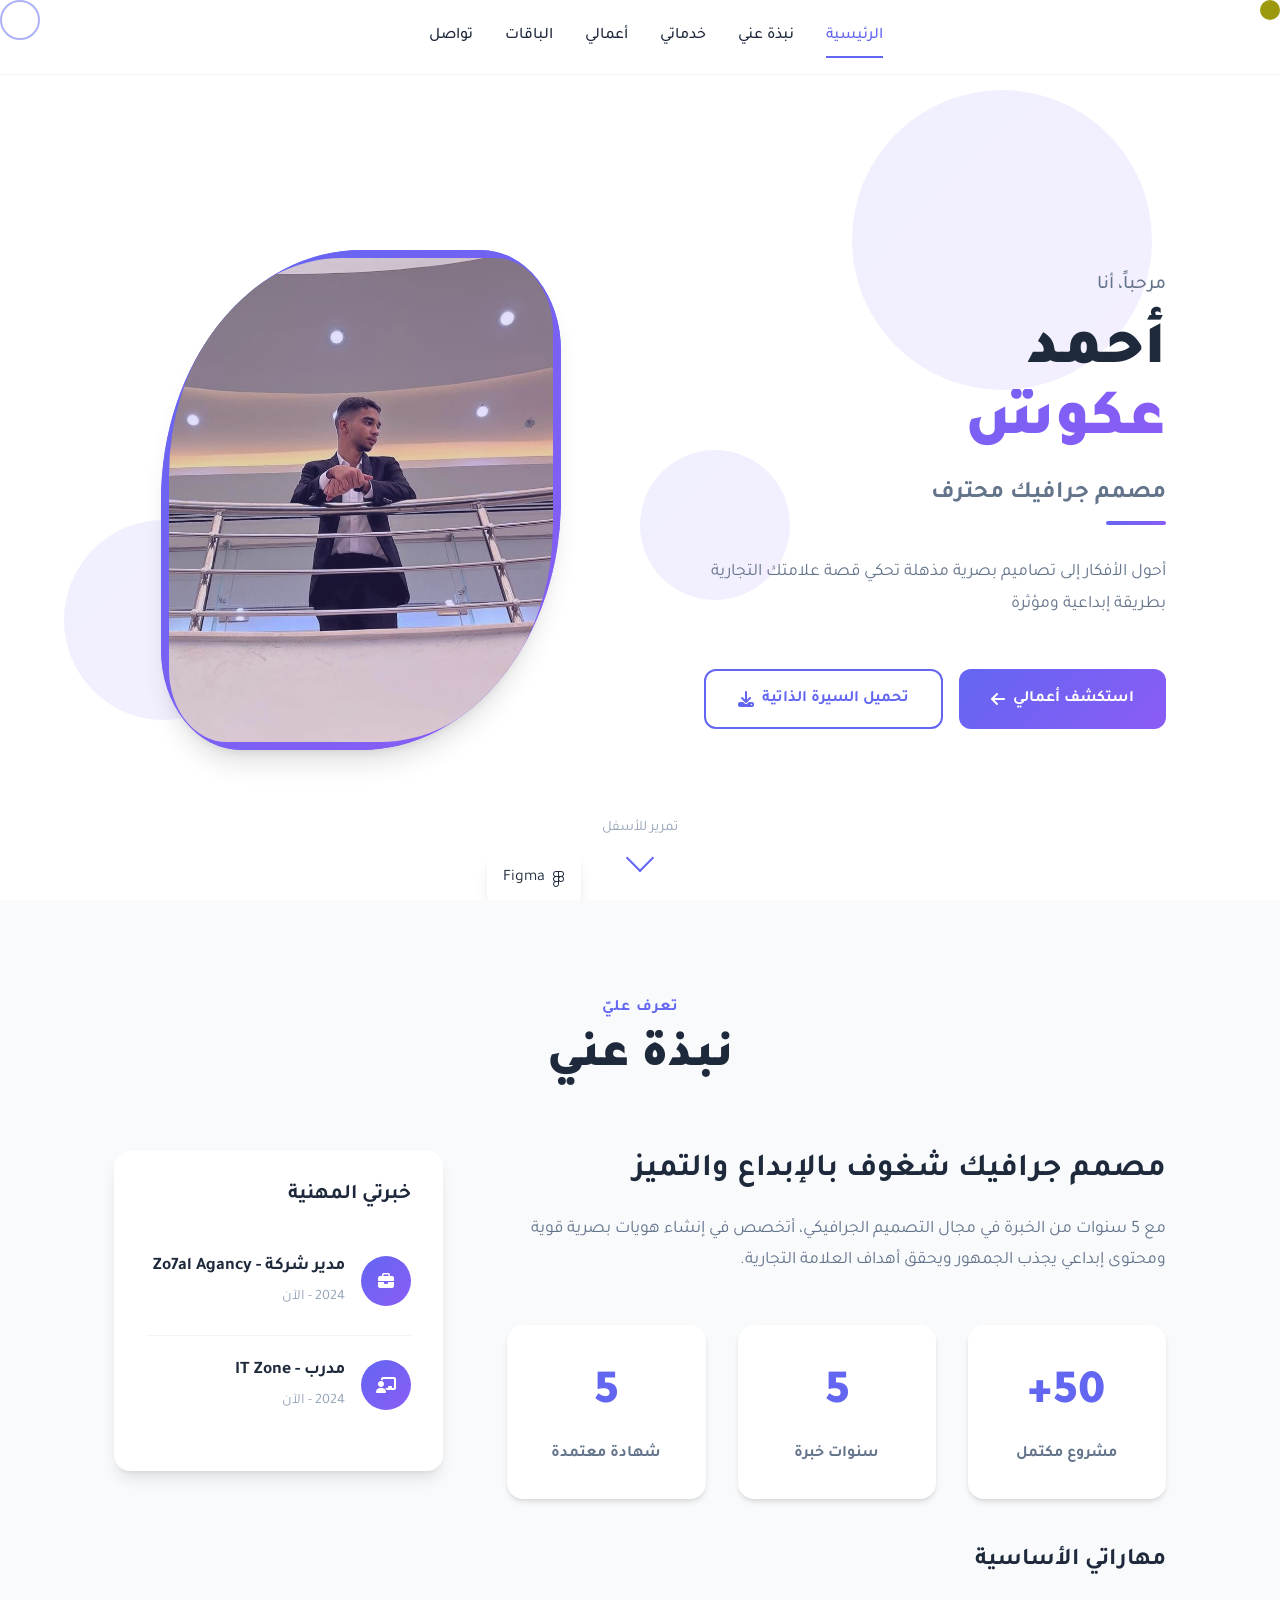
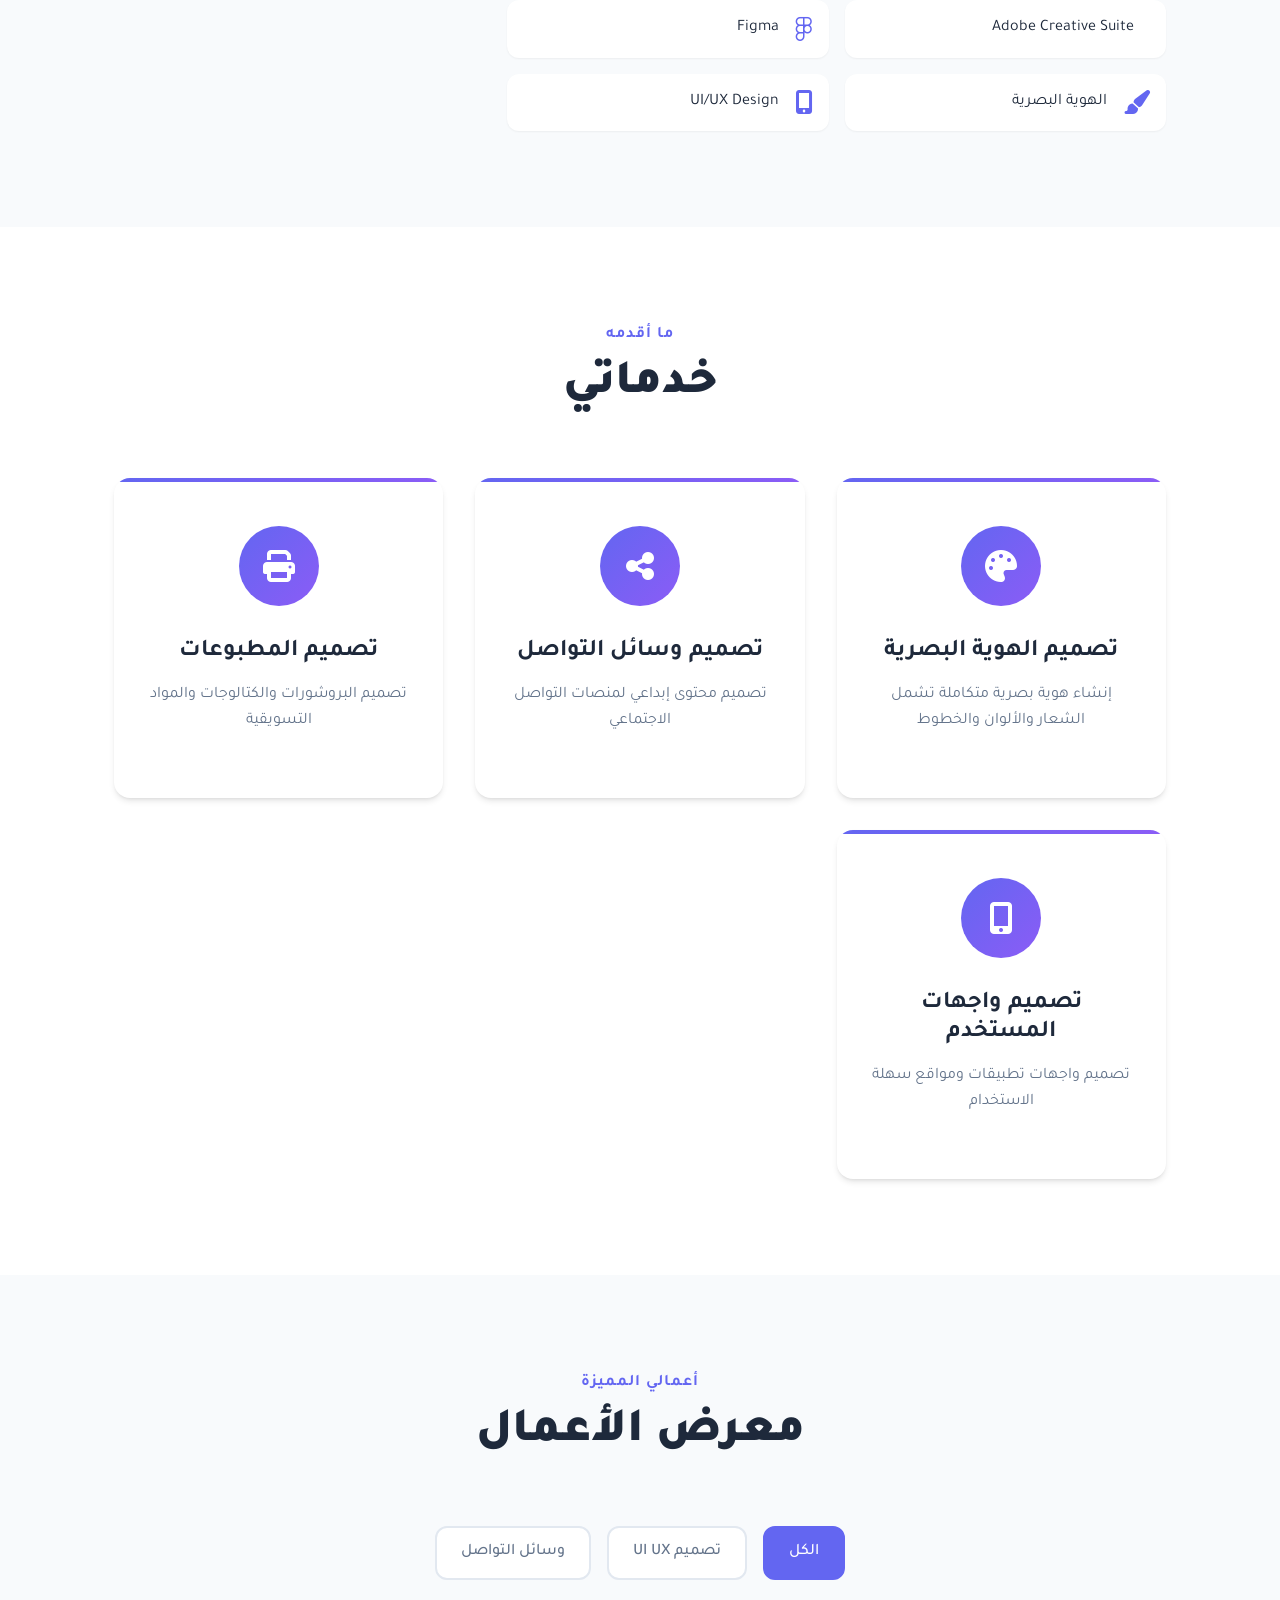
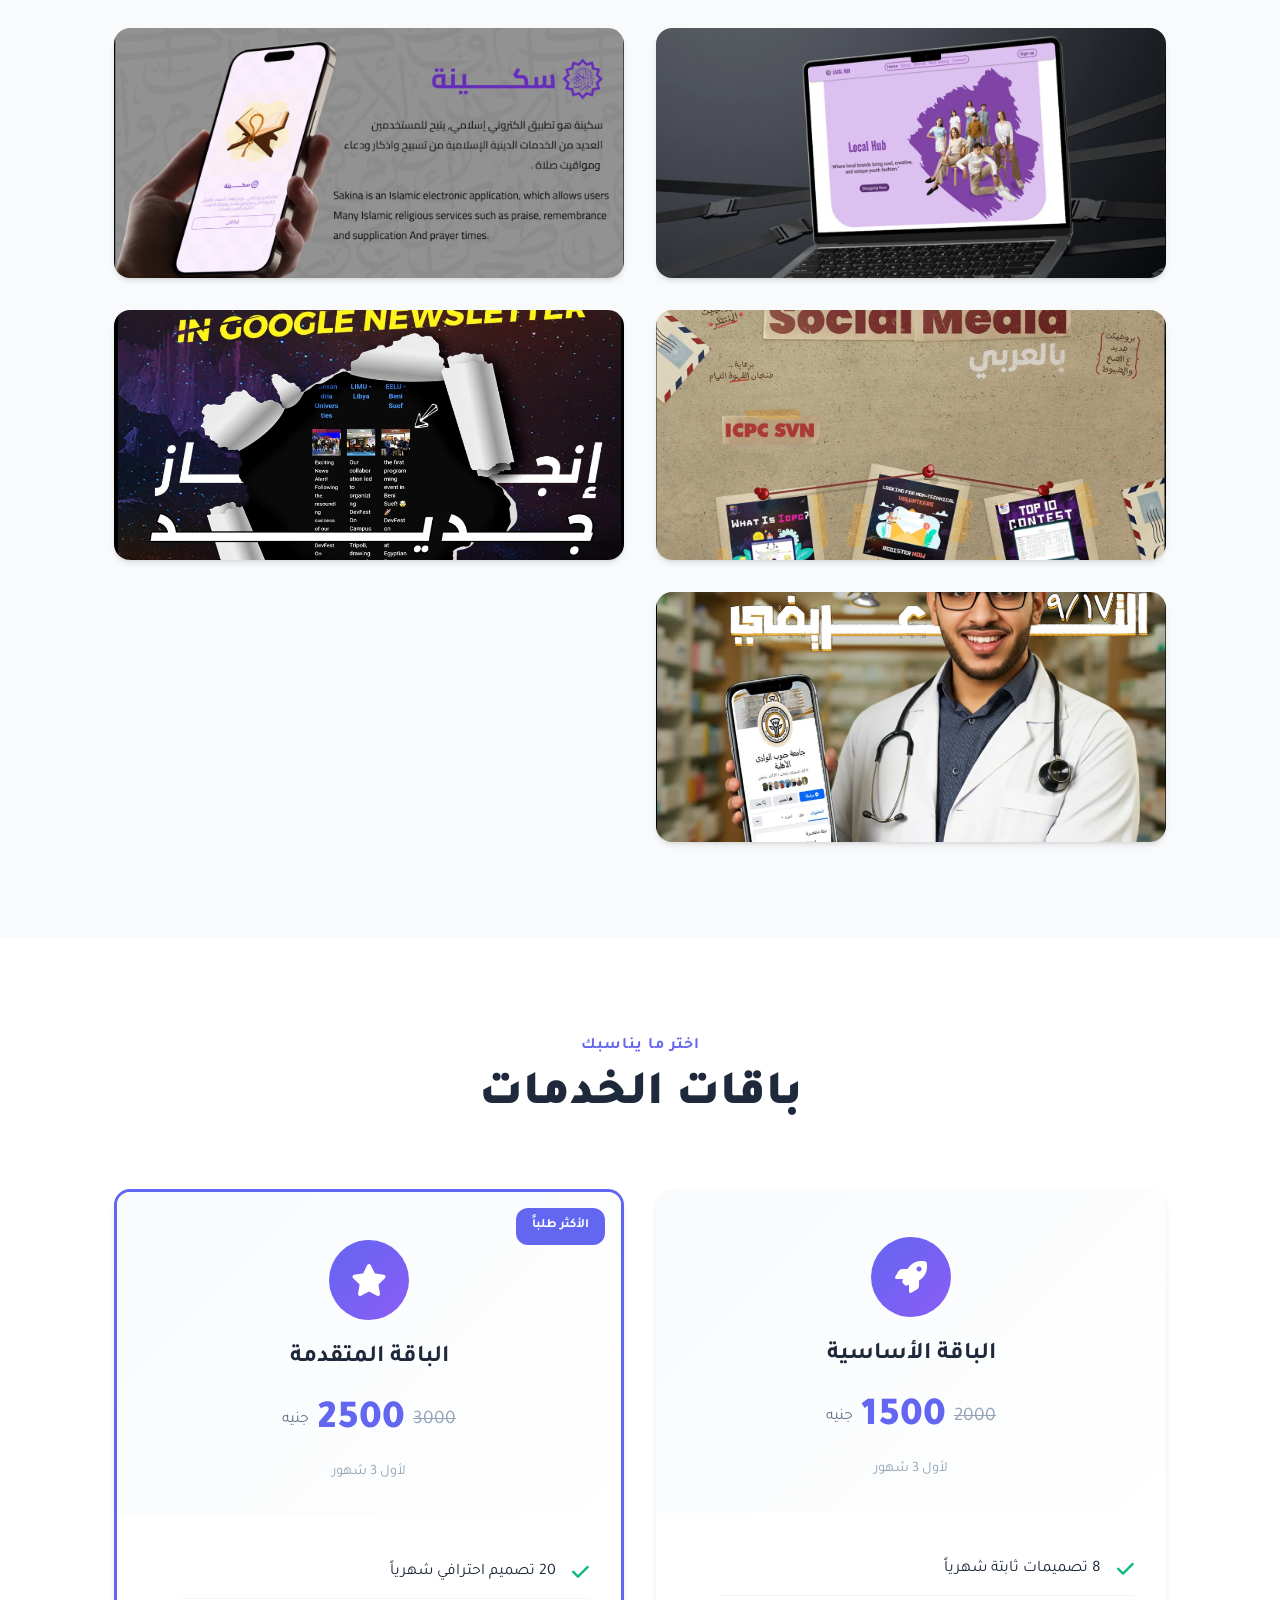
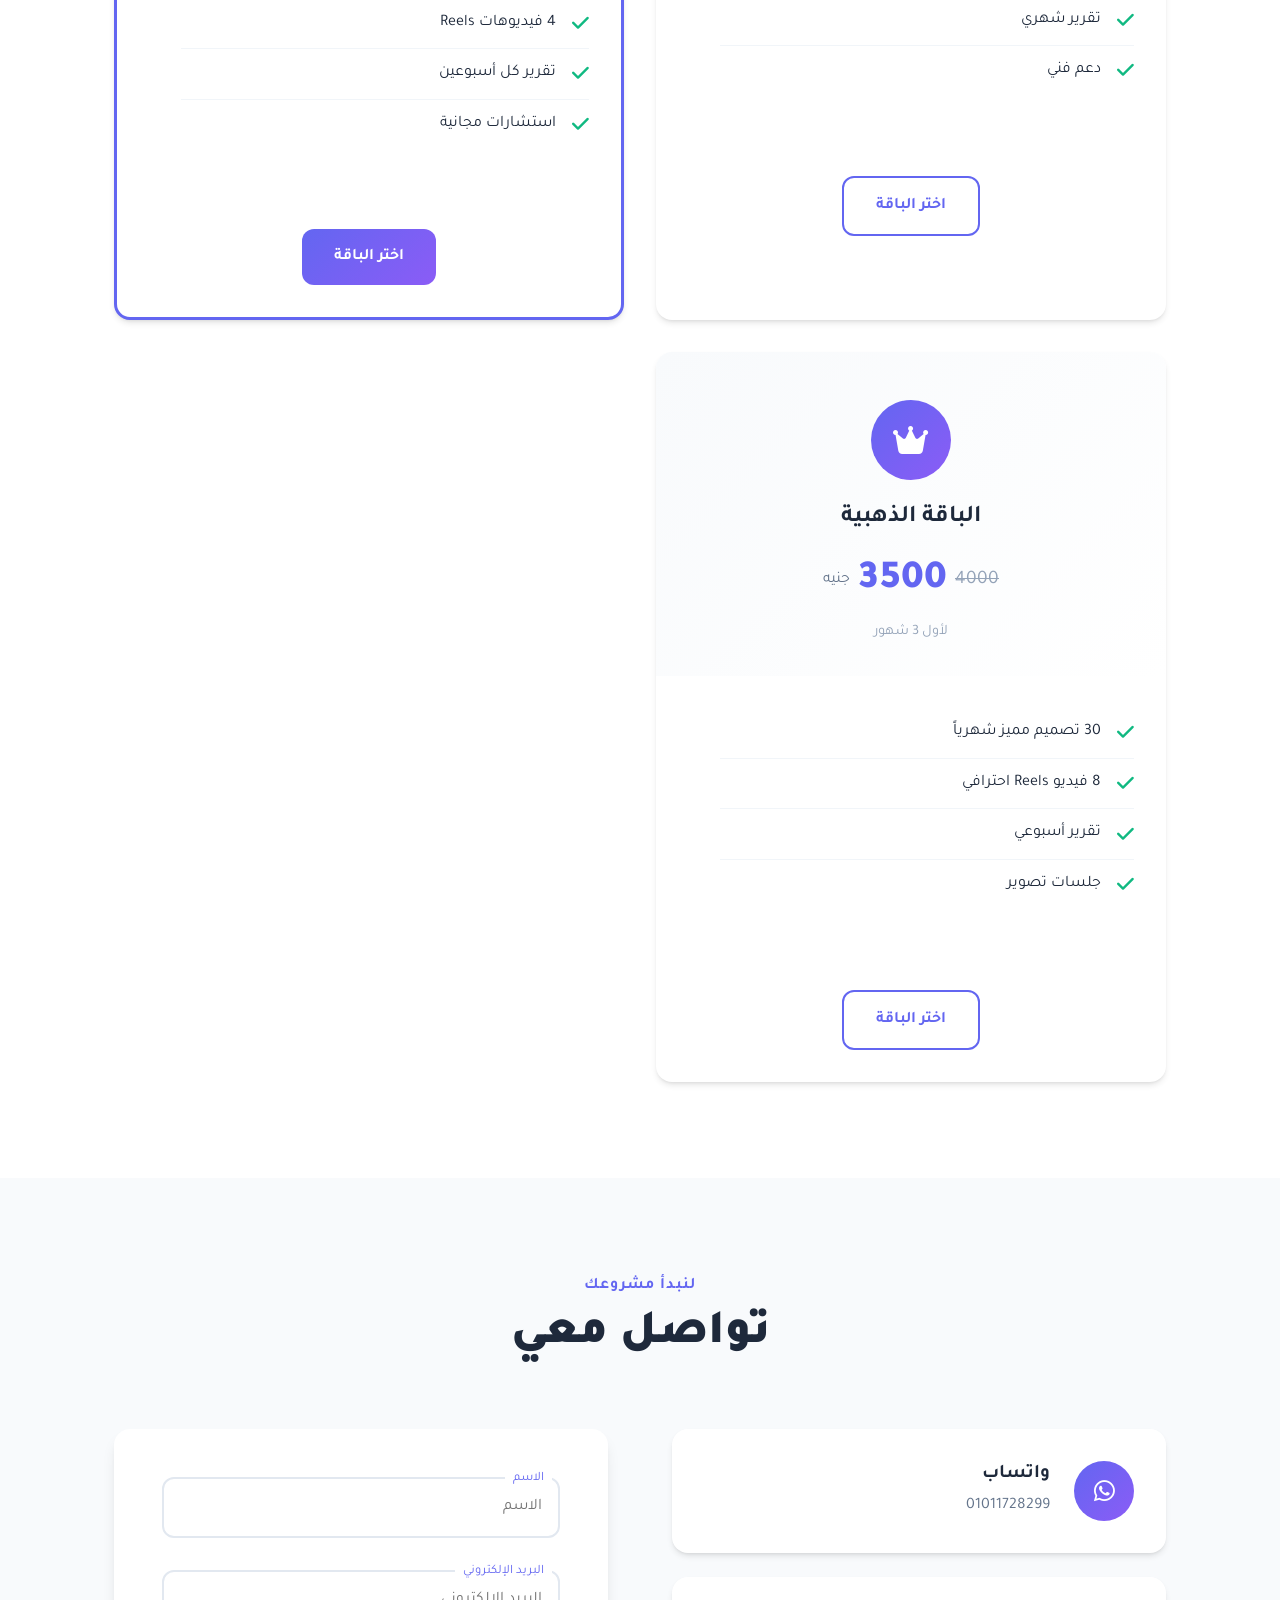
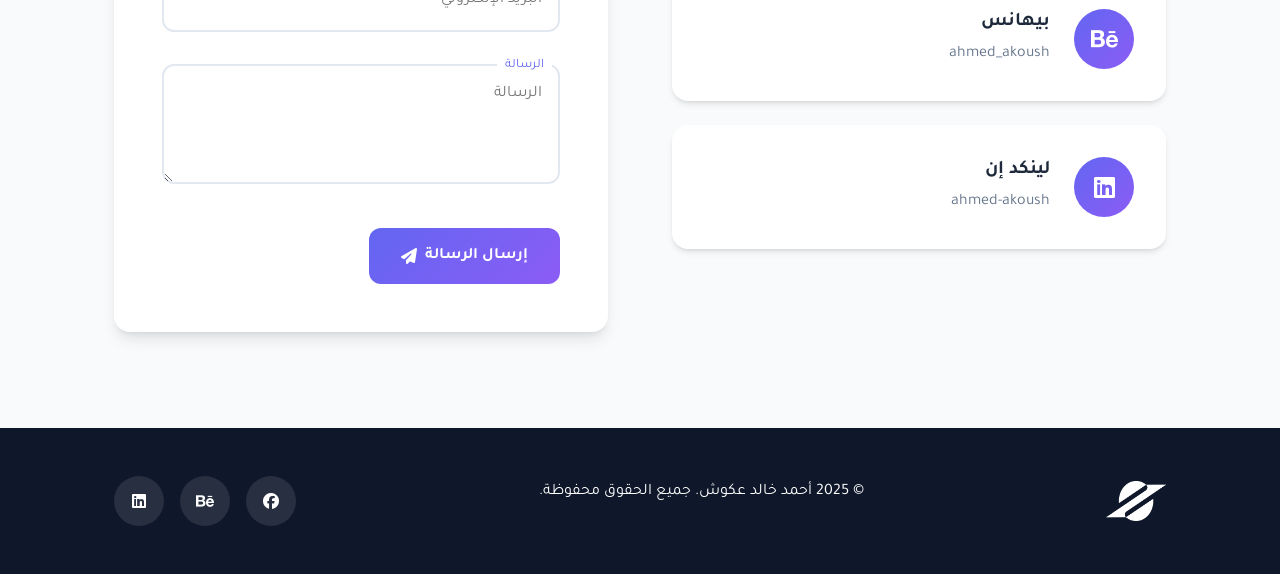
==== index.html @ 54bdf5c3 "Add files via upload" ====
<!DOCTYPE html>
<html lang="ar" dir="rtl">
<head>
    <meta charset="UTF-8">
    <meta name="viewport" content="width=device-width, initial-scale=1.0">
    <title>أحمد عكوش - مصمم جرافيك</title>
    
    <!-- Bootstrap CSS -->
    <link href="https://cdn.jsdelivr.net/npm/bootstrap@5.3.0/dist/css/bootstrap.min.css" rel="stylesheet">
    <!-- Font Awesome -->
    <link rel="stylesheet" href="https://cdnjs.cloudflare.com/ajax/libs/font-awesome/6.4.0/css/all.min.css">
    <!-- Google Fonts -->
    <link href="https://fonts.googleapis.com/css2?family=Tajawal:wght@300;400;500;700;900&family=Inter:wght@300;400;500;600;700&display=swap" rel="stylesheet">
    <!-- Custom CSS -->
    <link rel="stylesheet" href="./style-new.css">
</head>
<body>
    <!-- Preloader -->
    <div id="preloader" class="preloader">
        <div class="preloader-content">
            <div class="logo-loader">
                <div class="loader-ring"></div>
                <div class="loader-text">زحل</div>
            </div>
            <div class="loading-text">جاري التحميل...</div>
        </div>
    </div>

    <!-- Cursor -->
    <div class="cursor"></div>
    <div class="cursor-follower"></div>

    <!-- Header -->
    <header class="header">
        <nav class="navbar">
            <div class="nav-container">              
                <div class="nav-menu" id="nav-menu">
                    <ul class="nav-list">
                        <li class="nav-item">
                            <a href="#home" class="nav-link active" data-ar="الرئيسية" data-en="Home">الرئيسية</a>
                        </li>
                        <li class="nav-item">
                            <a href="#about" class="nav-link" data-ar="نبذة عني" data-en="About">نبذة عني</a>
                        </li>
                        <li class="nav-item">
                            <a href="#services" class="nav-link" data-ar="خدماتي" data-en="Services">خدماتي</a>
                        </li>
                        <li class="nav-item">
                            <a href="#portfolio" class="nav-link" data-ar="أعمالي" data-en="Portfolio">أعمالي</a>
                        </li>
                        <li class="nav-item">
                            <a href="#packages" class="nav-link" data-ar="الباقات" data-en="Packages">الباقات</a>
                        </li>
                        <li class="nav-item">
                            <a href="#contact" class="nav-link" data-ar="تواصل" data-en="Contact">تواصل</a>
                        </li>
                    </ul>
                </div>
                
                <div class="nav-actions">
                     <button class="nav-toggle" id="nav-toggle">
                        <span></span>
                        <span></span>
                        <span></span>
                    </button>
                </div>
            </div>
        </nav>
    </header>

    <!-- Hero Section -->
    <section id="home" class="hero">
        <div class="hero-bg">
            <div class="hero-shapes">
                <div class="shape shape-1"></div>
                <div class="shape shape-2"></div>
                <div class="shape shape-3"></div>
            </div>
        </div>
        
        <div class="container">
            <div class="hero-content">
                <div class="hero-text">
                    <div class="hero-greeting">
                        <span class="greeting-text" data-ar="مرحباً، أنا" data-en="Hello, I'm">مرحباً، أنا</span>
                    </div>
                    <h1 class="hero-name">
                        <span class="name-part">أحمد</span>
                        <span class="name-part highlight">عكوش</span>
                    </h1>
                    <div class="hero-title">
                        <span class="title-text" data-ar="مصمم جرافيك محترف" data-en="Professional Graphic Designer">مصمم جرافيك </span>
                        <div class="title-decoration"></div>
                    </div>
                    <p class="hero-description" data-ar="أحول الأفكار إلى تصاميم بصرية مذهلة تحكي قصة علامتك التجارية بطريقة إبداعية ومؤثرة" data-en="I transform ideas into stunning visual designs that tell your brand story in a creative and impactful way">
                        أحول الأفكار إلى تصاميم بصرية مذهلة تحكي قصة علامتك التجارية بطريقة إبداعية ومؤثرة
                    </p>
                    <div class="hero-buttons">
                        <a href="#portfolio" class="btn btn-primary">
                            <span data-ar="استكشف أعمالي" data-en="Explore My Work">استكشف أعمالي</span>
                            <i class="fas fa-arrow-left"></i>
                        </a>
                        <a href="https://drive.google.com/file/d/1DvhCRpA9-gCkvA3KluGYTx3MAXz4AfVA/view?usp=drivesdk" download class="btn btn-outline" target="_blank">
                            <span data-ar="تحميل السيرة الذاتية" data-en="Download CV">تحميل السيرة الذاتية</span>
                            <i class="fas fa-download"></i>
                        </a>
                    </div>
                </div>
                
                <div class="hero-visual">
                    <div class="hero-image">
                        <div class="image-container">
                            <img src="./photo.jpg" alt="أحمد خالد عكوش">
                            <div class="image-overlay"></div>
                        </div>
                        <div class="floating-elements">
                            <div class="floating-card card-1">
                                <i class="fab fa-figma"></i>
                                <span>Figma</span>
                            </div>
                            <div class="floating-card card-2">
                                <i class="fab fa-adobe"></i>
                                <span>Adobe</span>
                            </div>
                            <div class="floating-card card-3">
                                <i class="fas fa-palette"></i>
                                <span>Design</span>
                            </div>
                        </div>
                    </div>
                </div>
            </div>
        </div>
        
        <div class="scroll-indicator">
            <div class="scroll-text" data-ar="تمرير للأسفل" data-en="Scroll Down">تمرير للأسفل</div>
            <div class="scroll-arrow"></div>
        </div>
    </section>

    <!-- About Section -->
    <section id="about" class="about">
        <div class="container">
            <div class="section-header">
                <div class="section-subtitle" data-ar="تعرف عليّ" data-en="Get to know me">تعرف عليّ</div>
                <h2 class="section-title" data-ar="نبذة عني" data-en="About Me">نبذة عني</h2>
            </div>
            
            <div class="about-content">
                <div class="about-text">
                    <div class="about-intro">
                        <h3 data-ar="مصمم جرافيك شغوف بالإبداع والتميز" data-en="A graphic designer passionate about creativity and excellence">
                            مصمم جرافيك شغوف بالإبداع والتميز
                        </h3>
                        <p data-ar="مع 5 سنوات من الخبرة في مجال التصميم الجرافيكي، أتخصص في إنشاء هويات بصرية قوية ومحتوى إبداعي يجذب الجمهور ويحقق أهداف العلامة التجارية." data-en="With 5 years of experience in graphic design, I specialize in creating strong visual identities and creative content that attracts audiences and achieves brand goals.">
                            مع 5 سنوات من الخبرة في مجال التصميم الجرافيكي، أتخصص في إنشاء هويات بصرية قوية ومحتوى إبداعي يجذب الجمهور ويحقق أهداف العلامة التجارية.
                        </p>
                    </div>
                    
                    <div class="about-stats">
                        <div class="stat-item">
                            <div class="stat-number">50+</div>
                            <div class="stat-label" data-ar="مشروع مكتمل" data-en="Completed Projects">مشروع مكتمل</div>
                        </div>
                        <div class="stat-item">
                            <div class="stat-number">5</div>
                            <div class="stat-label" data-ar="سنوات خبرة" data-en="Years Experience">سنوات خبرة</div>
                        </div>
                        <div class="stat-item">
                            <div class="stat-number">5</div>
                            <div class="stat-label" data-ar="شهادة معتمدة" data-en="Certifications">شهادة معتمدة</div>
                        </div>
                    </div>
                    
                    <div class="about-skills">
                        <h4 data-ar="مهاراتي الأساسية" data-en="Core Skills">مهاراتي الأساسية</h4>
                        <div class="skills-grid">
                            <div class="skill-item">
                                <i class="fab fa-adobe"></i>
                                <span>Adobe Creative Suite</span>
                            </div>
                            <div class="skill-item">
                                <i class="fab fa-figma"></i>
                                <span>Figma</span>
                            </div>
                            <div class="skill-item">
                                <i class="fas fa-paint-brush"></i>
                                <span data-ar="الهوية البصرية" data-en="Brand Identity">الهوية البصرية</span>
                            </div>
                            <div class="skill-item">
                                <i class="fas fa-mobile-alt"></i>
                                <span>UI/UX Design</span>
                            </div>
                        </div>
                    </div>
                </div>
                
                <div class="about-visual">
                    <div class="experience-card">
                        <div class="card-header">
                            <h5 data-ar="خبرتي المهنية" data-en="Professional Experience">خبرتي المهنية</h5>
                        </div>
                        <div class="experience-list">
                            <div class="experience-item">
                                <div class="exp-icon">
                                    <i class="fas fa-briefcase"></i>
                                </div>
                                <div class="exp-content">
                                    <h6 data-ar="مدير شركة - Zo7al Agancy" data-en="Graphic Designer - Freelance">مدير شركة - Zo7al Agancy</h6>
                                    <span class="exp-date">2024 - الآن</span>
                                </div>
                            </div>
                            <div class="experience-item">
                                <div class="exp-icon">
                                    <i class="fas fa-chalkboard-teacher"></i>
                                </div>
                                <div class="exp-content">
                                    <h6 data-ar="مدرب - IT Zone" data-en="Trainer - IT Zone">مدرب - IT Zone</h6>
                                    <span class="exp-date">2024 - الآن</span>
                                </div>
                            </div>
                        </div>
                    </div>
                </div>
            </div>
        </div>
    </section>

    <!-- Services Section -->
    <section id="services" class="services">
        <div class="container">
            <div class="section-header">
                <div class="section-subtitle" data-ar="ما أقدمه" data-en="What I Offer">ما أقدمه</div>
                <h2 class="section-title" data-ar="خدماتي" data-en="My Services">خدماتي</h2>
            </div>
            
            <div class="services-grid">
                <div class="service-card">
                    <div class="service-icon">
                        <i class="fas fa-palette"></i>
                    </div>
                    <h3 data-ar="تصميم الهوية البصرية" data-en="Brand Identity Design">تصميم الهوية البصرية</h3>
                    <p data-ar="إنشاء هوية بصرية متكاملة تشمل الشعار والألوان والخطوط" data-en="Creating comprehensive visual identity including logo, colors, and fonts">
                        إنشاء هوية بصرية متكاملة تشمل الشعار والألوان والخطوط
                    </p>
                </div>
                
                <div class="service-card">
                    <div class="service-icon">
                        <i class="fas fa-share-alt"></i>
                    </div>
                    <h3 data-ar="تصميم وسائل التواصل" data-en="Social Media Design">تصميم وسائل التواصل</h3>
                    <p data-ar="تصميم محتوى إبداعي لمنصات التواصل الاجتماعي" data-en="Creative content design for social media platforms">
                        تصميم محتوى إبداعي لمنصات التواصل الاجتماعي
                    </p>
                </div>
                
                <div class="service-card">
                    <div class="service-icon">
                        <i class="fas fa-print"></i>
                    </div>
                    <h3 data-ar="تصميم المطبوعات" data-en="Print Design">تصميم المطبوعات</h3>
                    <p data-ar="تصميم البروشورات والكتالوجات والمواد التسويقية" data-en="Designing brochures, catalogs, and marketing materials">
                        تصميم البروشورات والكتالوجات والمواد التسويقية
                    </p>
                </div>
                
                <div class="service-card">
                    <div class="service-icon">
                        <i class="fas fa-mobile-alt"></i>
                    </div>
                    <h3 data-ar="تصميم واجهات المستخدم" data-en="UI/UX Design">تصميم واجهات المستخدم</h3>
                    <p data-ar="تصميم واجهات تطبيقات ومواقع سهلة الاستخدام" data-en="Designing user-friendly app and website interfaces">
                        تصميم واجهات تطبيقات ومواقع سهلة الاستخدام
                    </p>
                </div>
            </div>
        </div>
    </section>

    <!-- Portfolio Section -->
    <section id="portfolio" class="portfolio">
        <div class="container">
            <div class="section-header">
                <div class="section-subtitle" data-ar="أعمالي المميزة" data-en="Featured Work">أعمالي المميزة</div>
                <h2 class="section-title" data-ar="معرض الأعمال" data-en="Portfolio">معرض الأعمال</h2>
            </div>
            
            <div class="portfolio-filters">
                <button class="filter-btn active" data-filter="all" data-ar="الكل" data-en="All">الكل</button>
                <button class="filter-btn" data-filter="branding" data-ar="تصميم UI UX" data-en="Branding">تصميم UI UX</button>
                <button class="filter-btn" data-filter="social" data-ar="وسائل التواصل" data-en="Social Media">وسائل التواصل</button>
            </div>
            
            <div class="portfolio-grid">
                <div class="portfolio-item" data-category="branding">
                    <div class="portfolio-image">
                        <img src="./local hub.png" alt="مشروع 1">
                        <div class="portfolio-overlay">
                            <div class="portfolio-content">
                                <h4>Local Hub</h4>
                                <p>تصميم موقع متكاملة</p>
                                <a href="https://www.behance.net/gallery/225625497/LocalHub" class="portfolio-link" target="_blank">
                                    <i class="fas fa-external-link-alt"></i>
                                </a>
                            </div>
                        </div>
                    </div>
                </div>

 <div class="portfolio-item" data-category="branding">
                    <div class="portfolio-image">
                        <img src="./سكينة.png" alt="مشروع 3">
                        <div class="portfolio-overlay">
                            <div class="portfolio-content">
                                <h4>سكينة|تطبيق ديني</h4>
                                <p>تصميم تطبيقات متكاملة</p>
                                <a href="https://www.behance.net/gallery/222593925/_" class="portfolio-link" target="_blank">
                                    <i class="fas fa-external-link-alt"></i>
                                </a>
                            </div>
                        </div>
                    </div>
                </div>                
                
                <div class="portfolio-item" data-category="social">
                    <div class="portfolio-image">
                        <img src="./MY-Prtfoilo.png" alt="مشروع 2">
                        <div class="portfolio-overlay">
                            <div class="portfolio-content">
                                <h4>My-Portfolio</h4>
                                <p>نبذة عن شغلي</p>
                                <a href="https://www.behance.net/gallery/225960629/My-Portfolio" class="portfolio-link" target="_blank">
                                    <i class="fas fa-external-link-alt"></i>
                                </a>
                            </div>
                        </div>
                    </div>
                </div>

                
                <div class="portfolio-item" data-category="social">
                    <div class="portfolio-image">
                        <img src="./gdsc eelu.png" alt="مشروع 4">
                        <div class="portfolio-overlay">
                            <div class="portfolio-content">
                                <h4>GDSC eelu-beni-suif</h4>
                                <p>نادى مطورين جوجل</p>
                                <a href="https://www.behance.net/gallery/217034731/GDSC-eelu-beni-suif" class="portfolio-link" target="_blank">
                                    <i class="fas fa-external-link-alt"></i>
                                </a>
                            </div>
                        </div>
                    </div>
                </div>
                
                 <div class="portfolio-item" data-category="social">
                    <div class="portfolio-image">
                        <img src="./SVNU.png" alt="مشروع 5">
                        <div class="portfolio-overlay">
                            <div class="portfolio-content">
                                <h4>SVNU</h4>
                                <p>[اليوم التعريفي جامعه جنوب الوادى الاهليه ]</p>
                                <a href="https://www.behance.net/gallery/217037117/SVNU" class="portfolio-link" target="_blank">
                                    <i class="fas fa-external-link-alt"></i>
                                </a>
                            </div>
                        </div>
                    </div>
                </div>

                <!-- Add more portfolio items as needed -->
            </div>
        </div>
    </section>

    <!-- Packages Section -->
    <section id="packages" class="packages">
        <div class="container">
            <div class="section-header">
                <div class="section-subtitle" data-ar="اختر ما يناسبك" data-en="Choose What Suits You">اختر ما يناسبك</div>
                <h2 class="section-title" data-ar="باقات الخدمات" data-en="Service Packages">باقات الخدمات</h2>
            </div>
            
            <div class="packages-grid">
                <div class="package-card">
                    <div class="package-header">
                        <div class="package-icon">
                            <i class="fas fa-rocket"></i>
                        </div>
                        <h3 data-ar="الباقة الأساسية" data-en="Basic Package">الباقة الأساسية</h3>
                        <div class="package-price">
                            <span class="price-old">2000</span>
                            <span class="price-new">1500</span>
                            <span class="price-currency">جنيه</span>
                        </div>
                        <div class="package-period" data-ar="لأول 3 شهور" data-en="For first 3 months">لأول 3 شهور</div>
                    </div>
                    <div class="package-features">
                        <ul>
                            <li><i class="fas fa-check"></i> 8 تصميمات ثابتة شهرياً</li>
                            <li><i class="fas fa-check"></i> تقرير شهري</li>
                            <li><i class="fas fa-check"></i> دعم فني</li>
                        </ul>
                    </div>
                    <div class="package-footer">
                        <a href="#contact" class="btn btn-outline">اختر الباقة</a>
                    </div>
                </div>
                
                <div class="package-card featured">
                    <div class="package-badge">الأكثر طلباً</div>
                    <div class="package-header">
                        <div class="package-icon">
                            <i class="fas fa-star"></i>
                        </div>
                        <h3 data-ar="الباقة المتقدمة" data-en="Advanced Package">الباقة المتقدمة</h3>
                        <div class="package-price">
                            <span class="price-old">3000</span>
                            <span class="price-new">2500</span>
                            <span class="price-currency">جنيه</span>
                        </div>
                        <div class="package-period" data-ar="لأول 3 شهور" data-en="For first 3 months">لأول 3 شهور</div>
                    </div>
                    <div class="package-features">
                        <ul>
                            <li><i class="fas fa-check"></i> 20 تصميم احترافي شهرياً</li>
                            <li><i class="fas fa-check"></i> 4 فيديوهات Reels</li>
                            <li><i class="fas fa-check"></i> تقرير كل أسبوعين</li>
                            <li><i class="fas fa-check"></i> استشارات مجانية</li>
                        </ul>
                    </div>
                    <div class="package-footer">
                        <a href="#contact" class="btn btn-primary">اختر الباقة</a>
                    </div>
                </div>
                
                <div class="package-card">
                    <div class="package-header">
                        <div class="package-icon">
                            <i class="fas fa-crown"></i>
                        </div>
                        <h3 data-ar="الباقة الذهبية" data-en="Premium Package">الباقة الذهبية</h3>
                        <div class="package-price">
                            <span class="price-old">4000</span>
                            <span class="price-new">3500</span>
                            <span class="price-currency">جنيه</span>
                        </div>
                        <div class="package-period" data-ar="لأول 3 شهور" data-en="For first 3 months">لأول 3 شهور</div>
                    </div>
                    <div class="package-features">
                        <ul>
                            <li><i class="fas fa-check"></i> 30 تصميم مميز شهرياً</li>
                            <li><i class="fas fa-check"></i> 8 فيديو Reels احترافي</li>
                            <li><i class="fas fa-check"></i> تقرير أسبوعي</li>
                            <li><i class="fas fa-check"></i> جلسات تصوير</li>
                        </ul>
                    </div>
                    <div class="package-footer">
                        <a href="#contact" class="btn btn-outline">اختر الباقة</a>
                    </div>
                </div>
            </div>
        </div>
    </section>

    <!-- Contact Section -->
    <section id="contact" class="contact">
        <div class="container">
            <div class="section-header">
                <div class="section-subtitle" data-ar="لنبدأ مشروعك" data-en="Let's Start Your Project">لنبدأ مشروعك</div>
                <h2 class="section-title" data-ar="تواصل معي" data-en="Contact Me">تواصل معي</h2>
            </div>
            
            <div class="contact-content">
                <div class="contact-info">
                    <div class="contact-item">
                        <div class="contact-icon">
                            <i class="fab fa-whatsapp"></i>
                        </div>
                        <div class="contact-details">
                            <h4>واتساب</h4>
                            <a href="https://wa.me/+201011728299" target="_blank">01011728299</a>
                        </div>
                    </div>
                    
                    <div class="contact-item">
                        <div class="contact-icon">
                            <i class="fab fa-behance"></i>
                        </div>
                        <div class="contact-details">
                            <h4>بيهانس</h4>
                            <a href="https://www.behance.net/ahmed_akoush" target="_blank">ahmed_akoush</a>
                        </div>
                    </div>
                    
                    <div class="contact-item">
                        <div class="contact-icon">
                            <i class="fab fa-linkedin"></i>
                        </div>
                        <div class="contact-details">
                            <h4>لينكد إن</h4>
                            <a href="https://www.linkedin.com/in/ahmed-akoush" target="_blank">ahmed-akoush</a>
                        </div>
                    </div>
                </div>
                
                <div class="contact-form">
                    <form id="contactForm">
                        <div class="form-group">
                            <input type="text" id="name" name="name" >
                            <label for="name" data-ar="الاسم" data-en="Name">الاسم</label>
                        </div>
                        
                        <div class="form-group">
                            <input type="email" id="email" name="email" >
                            <label for="email" data-ar="البريد الإلكتروني" data-en="Email">البريد الإلكتروني</label>
                        </div>
                        
                        <div class="form-group">
                            <textarea id="message" name="message" ></textarea>
                            <label for="message" data-ar="الرسالة" data-en="Message">الرسالة</label>
                        </div>
                        
                        <button type="submit" class="btn btn-primary">
                            <span data-ar="إرسال الرسالة" data-en="Send Message">إرسال الرسالة</span>
                            <i class="fas fa-paper-plane"></i>
                        </button>
                    </form>
                </div>
            </div>
        </div>
    </section>

    <!-- Footer -->
    <footer class="footer">
        <div class="container">
            <div class="footer-content">
                <div class="footer-logo">
                    <img src="./zo7al.png" alt="zo7al"style width="60px" height="40px";>
                </div>
                <div class="footer-text">
                    <p data-ar="© 2025 أحمد خالد عكوش. جميع الحقوق محفوظة." data-en="© 2025 Ahmed Khaled Akoush. All rights reserved.">
                        © 2025 أحمد خالد محمد عكوش. جميع الحقوق محفوظة.
                    </p>
                </div>
                <div class="footer-social">
                    <a href="https://www.facebook.com/profile.php?id=100083379326374" target="_blank">
                        <i class="fab fa-facebook"></i>
                    </a>
                    <a href="https://www.behance.net/ahmed_akoush" target="_blank">
                        <i class="fab fa-behance"></i>
                    </a>
                    <a href="https://www.linkedin.com/in/ahmed-akoush" target="_blank">
                        <i class="fab fa-linkedin"></i>
                    </a>
                </div>
            </div>
        </div>
    </footer>

    <!-- Scripts -->
    <script src="https://cdn.jsdelivr.net/npm/bootstrap@5.3.0/dist/js/bootstrap.bundle.min.js"></script>
    <script src="./script-new.js"></script>
</body>
</html>
---- style-new.css ----
/* Modern Portfolio CSS */

/* Root Variables */
:root {
    --primary-color: #6366f1;
    --secondary-color: #8b5cf6;
    --accent-color: #06b6d4;
    --success-color: #10b981;
    --warning-color: #f59e0b;
    --error-color: #ef4444;
    
    /* Light Mode Colors */
    --bg-primary: #ffffff;
    --bg-secondary: #f8fafc;
    --bg-dark: #0f172a;
    --bg-card: #ffffff;
    
    --text-primary: #1e293b;
    --text-secondary: #64748b;
    --text-light: #94a3b8;
    --text-white: #ffffff;
    
    --border-color: #e2e8f0;
    --border-light: #f1f5f9;
    
    --shadow-sm: 0 1px 2px 0 rgb(0 0 0 / 0.05);
    --shadow-md: 0 4px 6px -1px rgb(0 0 0 / 0.1), 0 2px 4px -2px rgb(0 0 0 / 0.1);
    --shadow-lg: 0 10px 15px -3px rgb(0 0 0 / 0.1), 0 4px 6px -4px rgb(0 0 0 / 0.1);
    --shadow-xl: 0 20px 25px -5px rgb(0 0 0 / 0.1), 0 8px 10px -6px rgb(0 0 0 / 0.1);
    
    --radius-sm: 0.375rem;
    --radius-md: 0.5rem;
    --radius-lg: 0.75rem;
    --radius-xl: 1rem;
    --radius-2xl: 1.5rem;
    
    --transition: all 0.3s cubic-bezier(0.4, 0, 0.2, 1);
    --transition-fast: all 0.15s cubic-bezier(0.4, 0, 0.2, 1);
    --transition-slow: all 0.5s cubic-bezier(0.4, 0, 0.2, 1);
    
    --font-primary: 'Tajawal', sans-serif;
    --font-secondary: 'Inter', sans-serif;
}

/* Dark Mode Variables */
[data-theme="dark"] {
    --bg-primary: #0f172a;
    --bg-secondary: #1e293b;
    --bg-card: #334155;
    
    --text-primary: #f8fafc;
    --text-secondary: #cbd5e1;
    --text-light: #94a3b8;
    
    --border-color: #475569;
    --border-light: #334155;
    
    --shadow-sm: 0 1px 2px 0 rgb(0 0 0 / 0.3);
    --shadow-md: 0 4px 6px -1px rgb(0 0 0 / 0.3), 0 2px 4px -2px rgb(0 0 0 / 0.3);
    --shadow-lg: 0 10px 15px -3px rgb(0 0 0 / 0.3), 0 4px 6px -4px rgb(0 0 0 / 0.3);
    --shadow-xl: 0 20px 25px -5px rgb(0 0 0 / 0.3), 0 8px 10px -6px rgb(0 0 0 / 0.3);
}

/* Reset & Base Styles */
* {
    margin: 0;
    padding: 0;
    box-sizing: border-box;
}

html {
    scroll-behavior: smooth;
    font-size: 16px;
}

body {
    font-family: var(--font-primary);
    line-height: 1.6;
    color: var(--text-primary);
    background-color: var(--bg-primary);
    overflow-x: hidden;
    cursor: none;
}

/* Custom Cursor */
.cursor {
    position: fixed;
    width: 20px;
    height: 20px;
    background: var(--primary-color);
    border-radius: 50%;
    pointer-events: none;
    z-index: 9999;
    transition: transform 0.1s ease;
    mix-blend-mode: difference;
}

.cursor-follower {
    position: fixed;
    width: 40px;
    height: 40px;
    border: 2px solid var(--primary-color);
    border-radius: 50%;
    pointer-events: none;
    z-index: 9998;
    transition: all 0.3s ease;
    opacity: 0.5;
}

/* Preloader */
.preloader {
    position: fixed;
    top: 0;
    left: 0;
    width: 100%;
    height: 100%;
    background: linear-gradient(135deg, var(--primary-color), var(--secondary-color));
    display: flex;
    align-items: center;
    justify-content: center;
    z-index: 10000;
    transition: opacity 0.5s ease, visibility 0.5s ease;
}

.preloader.hidden {
    opacity: 0;
    visibility: hidden;
}

.preloader-content {
    text-align: center;
    color: white;
}

.logo-loader {
    position: relative;
    width: 100px;
    height: 100px;
    margin: 0 auto 2rem;
}

.loader-ring {
    position: absolute;
    width: 100%;
    height: 100%;
    border: 3px solid rgba(255, 255, 255, 0.3);
    border-top: 3px solid white;
    border-radius: 50%;
    animation: spin 1s linear infinite;
}

.loader-text {
    position: absolute;
    top: 50%;
    left: 50%;
    transform: translate(-50%, -50%);
    font-size: 2rem;
    font-weight: 700;
}

.loading-text {
    font-size: 1.2rem;
    opacity: 0.8;
    animation: pulse 2s ease-in-out infinite;
}

@keyframes spin {
    0% { transform: rotate(0deg); }
    100% { transform: rotate(360deg); }
}

@keyframes pulse {
    0%, 100% { opacity: 0.8; }
    50% { opacity: 1; }
}

/* Header */
.header {
    position: fixed;
    top: 0;
    left: 0;
    width: 100%;
    background: rgba(255, 255, 255, 0.95);
    backdrop-filter: blur(10px);
    border-bottom: 1px solid var(--border-light);
    z-index: 1000;
    transition: var(--transition);
}

.navbar {
    padding: 1rem 0;
}

.nav-container {
    max-width: 1200px;
    margin: 0 auto;
    padding: 0 2rem;
    display: flex;
    align-items: center;
    justify-content: space-between;
}

.nav-logo {
    display: flex;
    flex-direction: column;
    align-items: flex-start;
}

.logo-text {
    font-size: 1.8rem;
    font-weight: 900;
    color: var(--primary-color);
    line-height: 1;
}

.logo-subtitle {
    font-size: 0.8rem;
    color: var(--text-secondary);
    margin-top: -0.2rem;
}

.nav-menu {
    display: flex;
    align-items: center;
}

.nav-list {
    display: flex;
    list-style: none;
    gap: 2rem;
    margin: 0;
}

.nav-link {
    text-decoration: none;
    color: var(--text-primary);
    font-weight: 500;
    position: relative;
    transition: var(--transition);
    padding: 0.5rem 0;
}

.nav-link::after {
    content: '';
    position: absolute;
    bottom: 0;
    left: 0;
    width: 0;
    height: 2px;
    background: var(--primary-color);
    transition: var(--transition);
}

.nav-link:hover,
.nav-link.active {
    color: var(--primary-color);
}

.nav-link:hover::after,
.nav-link.active::after {
    width: 100%;
}

.nav-actions {
    display: flex;
    align-items: center;
    gap: 1rem;
}

.theme-toggle {
    display: flex;
    align-items: center;
    justify-content: center;
    width: 45px;
    height: 45px;
    background: none;
    border: 1px solid var(--border-color);
    border-radius: 50%;
    color: var(--text-primary);
    cursor: pointer;
    transition: var(--transition);
    font-size: 1.2rem;
}

.theme-toggle:hover {
    background: var(--primary-color);
    color: white;
    border-color: var(--primary-color);
    transform: rotate(180deg);
}

.lang-toggle {
    display: flex;
    align-items: center;
    gap: 0.5rem;
    background: none;
    border: 1px solid var(--border-color);
    padding: 0.5rem 1rem;
    border-radius: var(--radius-lg);
    color: var(--text-primary);
    cursor: pointer;
    transition: var(--transition);
}

.lang-toggle:hover {
    background: var(--primary-color);
    color: white;
    border-color: var(--primary-color);
}

.nav-toggle {
    display: none;
    flex-direction: column;
    gap: 4px;
    background: none;
    border: none;
    cursor: pointer;
    padding: 0.5rem;
}

.nav-toggle span {
    width: 25px;
    height: 3px;
    background: var(--text-primary);
    border-radius: 2px;
    transition: var(--transition);
}

/* Hero Section */
.hero {
    min-height: 100vh;
    display: flex;
    align-items: center;
    position: relative;
    padding-top: 100px;
    overflow: hidden;
}

.hero-bg {
    position: absolute;
    top: 0;
    left: 0;
    width: 100%;
    height: 100%;
    z-index: -1;
}

.hero-shapes {
    position: absolute;
    width: 100%;
    height: 100%;
}

.shape {
    position: absolute;
    border-radius: 50%;
    background: linear-gradient(135deg, var(--primary-color), var(--secondary-color));
    opacity: 0.1;
    animation: float 6s ease-in-out infinite;
}

.shape-1 {
    width: 300px;
    height: 300px;
    top: 10%;
    right: 10%;
    animation-delay: 0s;
}

.shape-2 {
    width: 200px;
    height: 200px;
    bottom: 20%;
    left: 5%;
    animation-delay: 2s;
}

.shape-3 {
    width: 150px;
    height: 150px;
    top: 50%;
    left: 50%;
    animation-delay: 4s;
}

@keyframes float {
    0%, 100% { transform: translateY(0px) rotate(0deg); }
    50% { transform: translateY(-20px) rotate(180deg); }
}

.hero-content {
    display: grid;
    grid-template-columns: 1fr 1fr;
    gap: 4rem;
    align-items: center;
    max-width: 1200px;
    margin: 0 auto;
    padding: 0 2rem;
}

.hero-text {
    animation: slideInLeft 1s ease-out;
}

.hero-greeting {
    margin-bottom: 1rem;
}

.greeting-text {
    font-size: 1.2rem;
    color: var(--text-secondary);
    font-weight: 500;
}

.hero-name {
    font-size: 4rem;
    font-weight: 900;
    line-height: 1.1;
    margin-bottom: 1rem;
}

.name-part {
    display: block;
    animation: slideInUp 0.8s ease-out;
}

.name-part:nth-child(1) { animation-delay: 0.2s; }
.name-part:nth-child(2) { animation-delay: 0.4s; }
.name-part:nth-child(3) { animation-delay: 0.6s; }

.highlight {
    background: linear-gradient(135deg, var(--primary-color), var(--secondary-color));
    -webkit-background-clip: text;
    -webkit-text-fill-color: transparent;
    background-clip: text;
}

.hero-title {
    position: relative;
    margin-bottom: 2rem;
}

.title-text {
    font-size: 1.5rem;
    color: var(--text-secondary);
    font-weight: 600;
}

.title-decoration {
    width: 60px;
    height: 4px;
    background: linear-gradient(135deg, var(--primary-color), var(--secondary-color));
    border-radius: 2px;
    margin-top: 0.5rem;
}

.hero-description {
    font-size: 1.1rem;
    color: var(--text-secondary);
    line-height: 1.8;
    margin-bottom: 3rem;
    max-width: 500px;
}

.hero-buttons {
    display: flex;
    gap: 1rem;
    flex-wrap: wrap;
}

.hero-visual {
    display: flex;
    justify-content: center;
    animation: slideInRight 1s ease-out;
}

.hero-image {
    position: relative;
    width: 400px;
    height: 500px;
}

.image-container {
    position: relative;
    width: 100%;
    height: 100%;
    border-radius: 50% 20% 50% 20%;
    overflow: hidden;
    box-shadow: var(--shadow-xl);
    background: linear-gradient(135deg, var(--primary-color), var(--secondary-color));
    padding: 8px;
    animation: morphFrame 8s ease-in-out infinite;
}

.image-container::before {
    content: '';
    position: absolute;
    top: 0;
    left: 0;
    right: 0;
    bottom: 0;
    background: linear-gradient(45deg, var(--primary-color), var(--secondary-color), var(--accent-color));
    border-radius: inherit;
    z-index: -1;
    animation: gradientRotate 4s linear infinite;
}

.image-container img {
    width: 100%;
    height: 100%;
    object-fit: cover;
    border-radius: 45% 15% 45% 15%;
}

@keyframes morphFrame {
    0%, 100% {
        border-radius: 50% 20% 50% 20%;
    }
    25% {
        border-radius: 20% 50% 20% 50%;
    }
    50% {
        border-radius: 40% 30% 60% 10%;
    }
    75% {
        border-radius: 30% 60% 10% 40%;
    }
}

@keyframes gradientRotate {
    0% {
        background: linear-gradient(0deg, var(--primary-color), var(--secondary-color), var(--accent-color));
    }
    33% {
        background: linear-gradient(120deg, var(--primary-color), var(--secondary-color), var(--accent-color));
    }
    66% {
        background: linear-gradient(240deg, var(--primary-color), var(--secondary-color), var(--accent-color));
    }
    100% {
        background: linear-gradient(360deg, var(--primary-color), var(--secondary-color), var(--accent-color));
    }
}

.image-overlay {
    position: absolute;
    top: 0;
    left: 0;
    width: 100%;
    height: 100%;
    background: linear-gradient(135deg, rgba(99, 102, 241, 0.2), rgba(139, 92, 246, 0.2));
}

.floating-elements {
    position: absolute;
    width: 100%;
    height: 100%;
}

.floating-card {
    position: absolute;
    background: white;
    padding: 1rem;
    border-radius: var(--radius-lg);
    box-shadow: var(--shadow-lg);
    display: flex;
    align-items: center;
    gap: 0.5rem;
    animation: floatCard 3s ease-in-out infinite;
}

.card-1 {
    top: 20%;
    right: -20px;
    animation-delay: 0s;
}

.card-2 {
    bottom: 30%;
    left: -20px;
    animation-delay: 1s;
}

.card-3 {
    top: 60%;
    right: -30px;
    animation-delay: 2s;
}

@keyframes floatCard {
    0%, 100% { transform: translateY(0px); }
    50% { transform: translateY(-10px); }
}

.scroll-indicator {
    position: absolute;
    bottom: 2rem;
    left: 50%;
    transform: translateX(-50%);
    text-align: center;
    animation: bounce 2s infinite;
}

.scroll-text {
    font-size: 0.9rem;
    color: var(--text-light);
    margin-bottom: 0.5rem;
}

.scroll-arrow {
    width: 20px;
    height: 20px;
    border: 2px solid var(--primary-color);
    border-top: none;
    border-right: none;
    transform: rotate(-45deg);
    margin: 0 auto;
}

@keyframes bounce {
    0%, 20%, 50%, 80%, 100% { transform: translateX(-50%) translateY(0); }
    40% { transform: translateX(-50%) translateY(-10px); }
    60% { transform: translateX(-50%) translateY(-5px); }
}

/* Buttons */
.btn {
    display: inline-flex;
    align-items: center;
    gap: 0.5rem;
    padding: 1rem 2rem;
    border: none;
    border-radius: var(--radius-lg);
    font-weight: 600;
    text-decoration: none;
    cursor: pointer;
    transition: var(--transition);
    position: relative;
    overflow: hidden;
}

.btn-primary {
    background: linear-gradient(135deg, var(--primary-color), var(--secondary-color));
    color: white;
}

.btn-primary:hover {
    transform: translateY(-2px);
    box-shadow: var(--shadow-lg);
}

.btn-outline {
    background: transparent;
    color: var(--primary-color);
    border: 2px solid var(--primary-color);
}

.btn-outline:hover {
    background: var(--primary-color);
    color: white;
}

/* Sections */
.section-header {
    text-align: center;
    margin-bottom: 4rem;
}

.section-subtitle {
    font-size: 1rem;
    color: var(--primary-color);
    font-weight: 600;
    margin-bottom: 0.5rem;
    text-transform: uppercase;
    letter-spacing: 1px;
}

.section-title {
    font-size: 3rem;
    font-weight: 900;
    color: var(--text-primary);
    margin-bottom: 1rem;
}

/* About Section */
.about {
    padding: 6rem 0;
    background: var(--bg-secondary);
}

.about-content {
    display: grid;
    grid-template-columns: 2fr 1fr;
    gap: 4rem;
    align-items: start;
    max-width: 1200px;
    margin: 0 auto;
    padding: 0 2rem;
}

.about-intro h3 {
    font-size: 2rem;
    font-weight: 700;
    margin-bottom: 1.5rem;
    color: var(--text-primary);
}

.about-intro p {
    font-size: 1.1rem;
    color: var(--text-secondary);
    line-height: 1.8;
    margin-bottom: 3rem;
}

.about-stats {
    display: grid;
    grid-template-columns: repeat(3, 1fr);
    gap: 2rem;
    margin-bottom: 3rem;
}

.stat-item {
    text-align: center;
    padding: 2rem;
    background: white;
    border-radius: var(--radius-xl);
    box-shadow: var(--shadow-md);
}

.stat-number {
    font-size: 3rem;
    font-weight: 900;
    color: var(--primary-color);
    margin-bottom: 0.5rem;
}

.stat-label {
    font-size: 1rem;
    color: var(--text-secondary);
    font-weight: 600;
}

.about-skills h4 {
    font-size: 1.5rem;
    font-weight: 700;
    margin-bottom: 1.5rem;
    color: var(--text-primary);
}

.skills-grid {
    display: grid;
    grid-template-columns: repeat(2, 1fr);
    gap: 1rem;
}

.skill-item {
    display: flex;
    align-items: center;
    gap: 1rem;
    padding: 1rem;
    background: white;
    border-radius: var(--radius-lg);
    box-shadow: var(--shadow-sm);
    transition: var(--transition);
}

.skill-item:hover {
    transform: translateY(-2px);
    box-shadow: var(--shadow-md);
}

.skill-item i {
    font-size: 1.5rem;
    color: var(--primary-color);
}

.experience-card {
    background: white;
    padding: 2rem;
    border-radius: var(--radius-xl);
    box-shadow: var(--shadow-lg);
    position: sticky;
    top: 120px;
}

.card-header h5 {
    font-size: 1.3rem;
    font-weight: 700;
    margin-bottom: 1.5rem;
    color: var(--text-primary);
}

.experience-item {
    display: flex;
    gap: 1rem;
    padding: 1.5rem 0;
    border-bottom: 1px solid var(--border-light);
}

.experience-item:last-child {
    border-bottom: none;
}

.exp-icon {
    width: 50px;
    height: 50px;
    background: linear-gradient(135deg, var(--primary-color), var(--secondary-color));
    border-radius: 50%;
    display: flex;
    align-items: center;
    justify-content: center;
    color: white;
    flex-shrink: 0;
}

.exp-content h6 {
    font-size: 1.1rem;
    font-weight: 600;
    margin-bottom: 0.5rem;
    color: var(--text-primary);
}

.exp-date {
    font-size: 0.9rem;
    color: var(--text-light);
}

/* Services Section */
.services {
    padding: 6rem 0;
}

.services-grid {
    display: grid;
    grid-template-columns: repeat(auto-fit, minmax(300px, 1fr));
    gap: 2rem;
    max-width: 1200px;
    margin: 0 auto;
    padding: 0 2rem;
}

.service-card {
    background: white;
    padding: 3rem 2rem;
    border-radius: var(--radius-xl);
    box-shadow: var(--shadow-md);
    text-align: center;
    transition: var(--transition);
    position: relative;
    overflow: hidden;
}

.service-card::before {
    content: '';
    position: absolute;
    top: 0;
    left: 0;
    width: 100%;
    height: 4px;
    background: linear-gradient(135deg, var(--primary-color), var(--secondary-color));
}

.service-card:hover {
    transform: translateY(-10px);
    box-shadow: var(--shadow-xl);
}

.service-icon {
    width: 80px;
    height: 80px;
    background: linear-gradient(135deg, var(--primary-color), var(--secondary-color));
    border-radius: 50%;
    display: flex;
    align-items: center;
    justify-content: center;
    margin: 0 auto 2rem;
    color: white;
    font-size: 2rem;
}

.service-card h3 {
    font-size: 1.5rem;
    font-weight: 700;
    margin-bottom: 1rem;
    color: var(--text-primary);
}

.service-card p {
    color: var(--text-secondary);
    line-height: 1.6;
}

/* Portfolio Section */
.portfolio {
    padding: 6rem 0;
    background: var(--bg-secondary);
}

.portfolio-filters {
    display: flex;
    justify-content: center;
    gap: 1rem;
    margin-bottom: 3rem;
    flex-wrap: wrap;
}

.filter-btn {
    padding: 0.75rem 1.5rem;
    background: white;
    border: 2px solid var(--border-color);
    border-radius: var(--radius-lg);
    color: var(--text-secondary);
    cursor: pointer;
    transition: var(--transition);
    font-weight: 500;
}

.filter-btn.active,
.filter-btn:hover {
    background: var(--primary-color);
    color: white;
    border-color: var(--primary-color);
}

.portfolio-grid {
    display: grid;
    grid-template-columns: repeat(auto-fit, minmax(350px, 1fr));
    gap: 2rem;
    max-width: 1200px;
    margin: 0 auto;
    padding: 0 2rem;
}

.portfolio-item {
    background: white;
    border-radius: var(--radius-xl);
    overflow: hidden;
    box-shadow: var(--shadow-md);
    transition: var(--transition);
}

.portfolio-item:hover {
    transform: translateY(-5px);
    box-shadow: var(--shadow-xl);
}

.portfolio-image {
    position: relative;
    height: 250px;
    overflow: hidden;
}

.portfolio-image img {
    width: 100%;
    height: 100%;
    object-fit: cover;
    transition: var(--transition);
}

.portfolio-overlay {
    position: absolute;
    top: 0;
    left: 0;
    width: 100%;
    height: 100%;
    background: rgba(99, 102, 241, 0.9);
    display: flex;
    align-items: center;
    justify-content: center;
    opacity: 0;
    transition: var(--transition);
}

.portfolio-item:hover .portfolio-overlay {
    opacity: 1;
}

.portfolio-content {
    text-align: center;
    color: white;
}

.portfolio-content h4 {
    font-size: 1.5rem;
    font-weight: 700;
    margin-bottom: 0.5rem;
}

.portfolio-content p {
    margin-bottom: 1rem;
    opacity: 0.9;
}

.portfolio-link {
    display: inline-flex;
    align-items: center;
    justify-content: center;
    width: 50px;
    height: 50px;
    background: white;
    color: var(--primary-color);
    border-radius: 50%;
    text-decoration: none;
    transition: var(--transition);
}

.portfolio-link:hover {
    transform: scale(1.1);
}

/* Packages Section */
.packages {
    padding: 6rem 0;
}

.packages-grid {
    display: grid;
    grid-template-columns: repeat(auto-fit, minmax(350px, 1fr));
    gap: 2rem;
    max-width: 1200px;
    margin: 0 auto;
    padding: 0 2rem;
}

.package-card {
    background: white;
    border-radius: var(--radius-xl);
    box-shadow: var(--shadow-md);
    overflow: hidden;
    transition: var(--transition);
    position: relative;
}

.package-card:hover {
    transform: translateY(-10px);
    box-shadow: var(--shadow-xl);
}

.package-card.featured {
    border: 3px solid var(--primary-color);
    transform: scale(1.05);
}

.package-badge {
    position: absolute;
    top: 1rem;
    right: 1rem;
    background: var(--primary-color);
    color: white;
    padding: 0.5rem 1rem;
    border-radius: var(--radius-lg);
    font-size: 0.8rem;
    font-weight: 600;
}

.package-header {
    padding: 3rem 2rem 2rem;
    text-align: center;
    background: linear-gradient(135deg, var(--bg-secondary), white);
}

.package-icon {
    width: 80px;
    height: 80px;
    background: linear-gradient(135deg, var(--primary-color), var(--secondary-color));
    border-radius: 50%;
    display: flex;
    align-items: center;
    justify-content: center;
    margin: 0 auto 1.5rem;
    color: white;
    font-size: 2rem;
}

.package-card h3 {
    font-size: 1.5rem;
    font-weight: 700;
    margin-bottom: 1rem;
    color: var(--text-primary);
}

.package-price {
    display: flex;
    align-items: center;
    justify-content: center;
    gap: 0.5rem;
    margin-bottom: 0.5rem;
}

.price-old {
    font-size: 1.2rem;
    color: var(--text-light);
    text-decoration: line-through;
}

.price-new {
    font-size: 2.5rem;
    font-weight: 900;
    color: var(--primary-color);
}

.price-currency {
    font-size: 1rem;
    color: var(--text-secondary);
}

.package-period {
    color: var(--text-light);
    font-size: 0.9rem;
}

.package-features {
    padding: 2rem;
}

.package-features ul {
    list-style: none;
}

.package-features li {
    display: flex;
    align-items: center;
    gap: 1rem;
    padding: 0.75rem 0;
    border-bottom: 1px solid var(--border-light);
}

.package-features li:last-child {
    border-bottom: none;
}

.package-features i {
    color: var(--success-color);
    font-size: 1.2rem;
}

.package-footer {
    padding: 2rem;
    text-align: center;
}

/* Contact Section */
.contact {
    padding: 6rem 0;
    background: var(--bg-secondary);
}

.contact-content {
    display: grid;
    grid-template-columns: 1fr 1fr;
    gap: 4rem;
    max-width: 1200px;
    margin: 0 auto;
    padding: 0 2rem;
}

.contact-item {
    display: flex;
    align-items: center;
    gap: 1.5rem;
    padding: 2rem;
    background: white;
    border-radius: var(--radius-xl);
    box-shadow: var(--shadow-md);
    margin-bottom: 1.5rem;
    transition: var(--transition);
}

.contact-item:hover {
    transform: translateY(-5px);
    box-shadow: var(--shadow-lg);
}

.contact-icon {
    width: 60px;
    height: 60px;
    background: linear-gradient(135deg, var(--primary-color), var(--secondary-color));
    border-radius: 50%;
    display: flex;
    align-items: center;
    justify-content: center;
    color: white;
    font-size: 1.5rem;
    flex-shrink: 0;
}

.contact-details h4 {
    font-size: 1.2rem;
    font-weight: 700;
    margin-bottom: 0.5rem;
    color: var(--text-primary);
}

.contact-details a {
    color: var(--text-secondary);
    text-decoration: none;
    transition: var(--transition);
}

.contact-details a:hover {
    color: var(--primary-color);
}

.contact-form {
    background: white;
    padding: 3rem;
    border-radius: var(--radius-xl);
    box-shadow: var(--shadow-lg);
}

.form-group {
    position: relative;
    margin-bottom: 2rem;
}

.form-group input,
.form-group textarea {
    width: 100%;
    padding: 1rem;
    border: 2px solid var(--border-color);
    border-radius: var(--radius-lg);
    font-size: 1rem;
    transition: var(--transition);
    background: transparent;
}

.form-group input:focus,
.form-group textarea:focus {
    outline: none;
    border-color: var(--primary-color);
}

.form-group label {
    position: absolute;
    top: 1rem;
    right: 1rem;
    color: var(--text-light);
    transition: var(--transition);
    pointer-events: none;
}

.form-group input:focus + label,
.form-group input:valid + label,
.form-group textarea:focus + label,
.form-group textarea:valid + label {
    top: -0.5rem;
    right: 0.5rem;
    font-size: 0.8rem;
    color: var(--primary-color);
    background: white;
    padding: 0 0.5rem;
}

.form-group textarea {
    min-height: 120px;
    resize: vertical;
}

/* Footer */
.footer {
    background: var(--bg-dark);
    color: var(--text-white);
    padding: 3rem 0;
}

.footer-content {
    display: flex;
    align-items: center;
    justify-content: space-between;
    max-width: 1200px;
    margin: 0 auto;
    padding: 0 2rem;
}

.footer-logo {
    display: flex;
    flex-direction: column;
}

.footer-logo .logo-text {
    color: white;
}

.footer-logo .logo-subtitle {
    color: var(--text-light);
}

.footer-social {
    display: flex;
    gap: 1rem;
}

.footer-social a {
    display: flex;
    align-items: center;
    justify-content: center;
    width: 50px;
    height: 50px;
    background: rgba(255, 255, 255, 0.1);
    border-radius: 50%;
    color: white;
    text-decoration: none;
    transition: var(--transition);
}

.footer-social a:hover {
    background: var(--primary-color);
    transform: translateY(-3px);
}

/* Animations */
@keyframes slideInLeft {
    from {
        opacity: 0;
        transform: translateX(-50px);
    }
    to {
        opacity: 1;
        transform: translateX(0);
    }
}

@keyframes slideInRight {
    from {
        opacity: 0;
        transform: translateX(50px);
    }
    to {
        opacity: 1;
        transform: translateX(0);
    }
}

@keyframes slideInUp {
    from {
        opacity: 0;
        transform: translateY(30px);
    }
    to {
        opacity: 1;
        transform: translateY(0);
    }
}

/* Responsive Design */
@media (max-width: 768px) {
    .nav-menu {
        position: fixed;
        top: 100%;
        left: 0;
        width: 100%;
        background: white;
        box-shadow: var(--shadow-lg);
        transform: translateY(-100%);
        transition: var(--transition);
        opacity: 0;
        visibility: hidden;
    }
    
    .nav-menu.active {
        transform: translateY(0);
        opacity: 1;
        visibility: visible;
    }
    
    .nav-list {
        flex-direction: column;
        padding: 2rem;
        gap: 1rem;
    }
    
    .nav-toggle {
        display: flex;
    }
    
    .hero-content {
        grid-template-columns: 1fr;
        text-align: center;
        gap: 2rem;
    }
    
    .hero-name {
        font-size: 2.5rem;
    }
    
    .section-title {
        font-size: 2rem;
    }
    
    .about-content,
    .contact-content {
        grid-template-columns: 1fr;
        gap: 2rem;
    }
    
    .about-stats {
        grid-template-columns: 1fr;
    }
    
    .skills-grid {
        grid-template-columns: 1fr;
    }
    
    .hero-buttons {
        justify-content: center;
    }
    
    .packages-grid {
        grid-template-columns: 1fr;
    }
    
    .package-card.featured {
        transform: none;
    }
    
    .footer-content {
        flex-direction: column;
        gap: 2rem;
        text-align: center;
    }
}
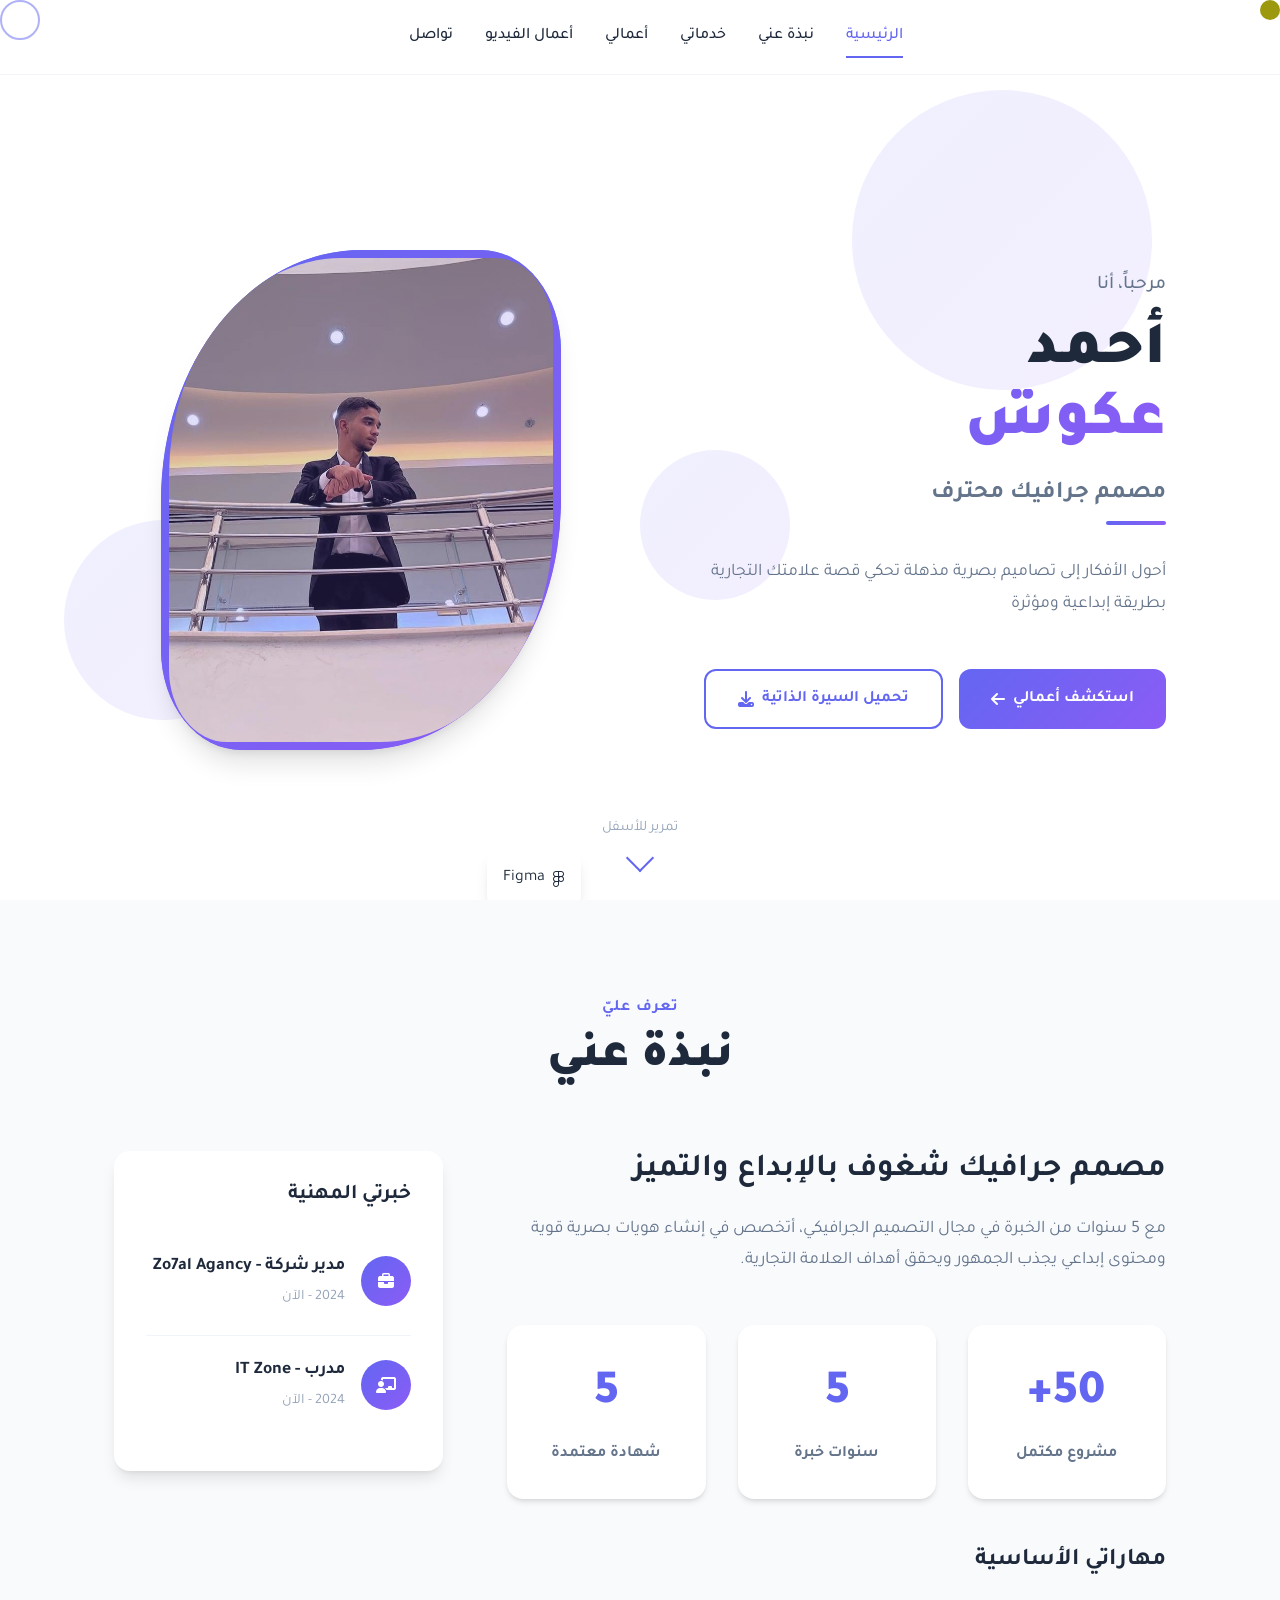
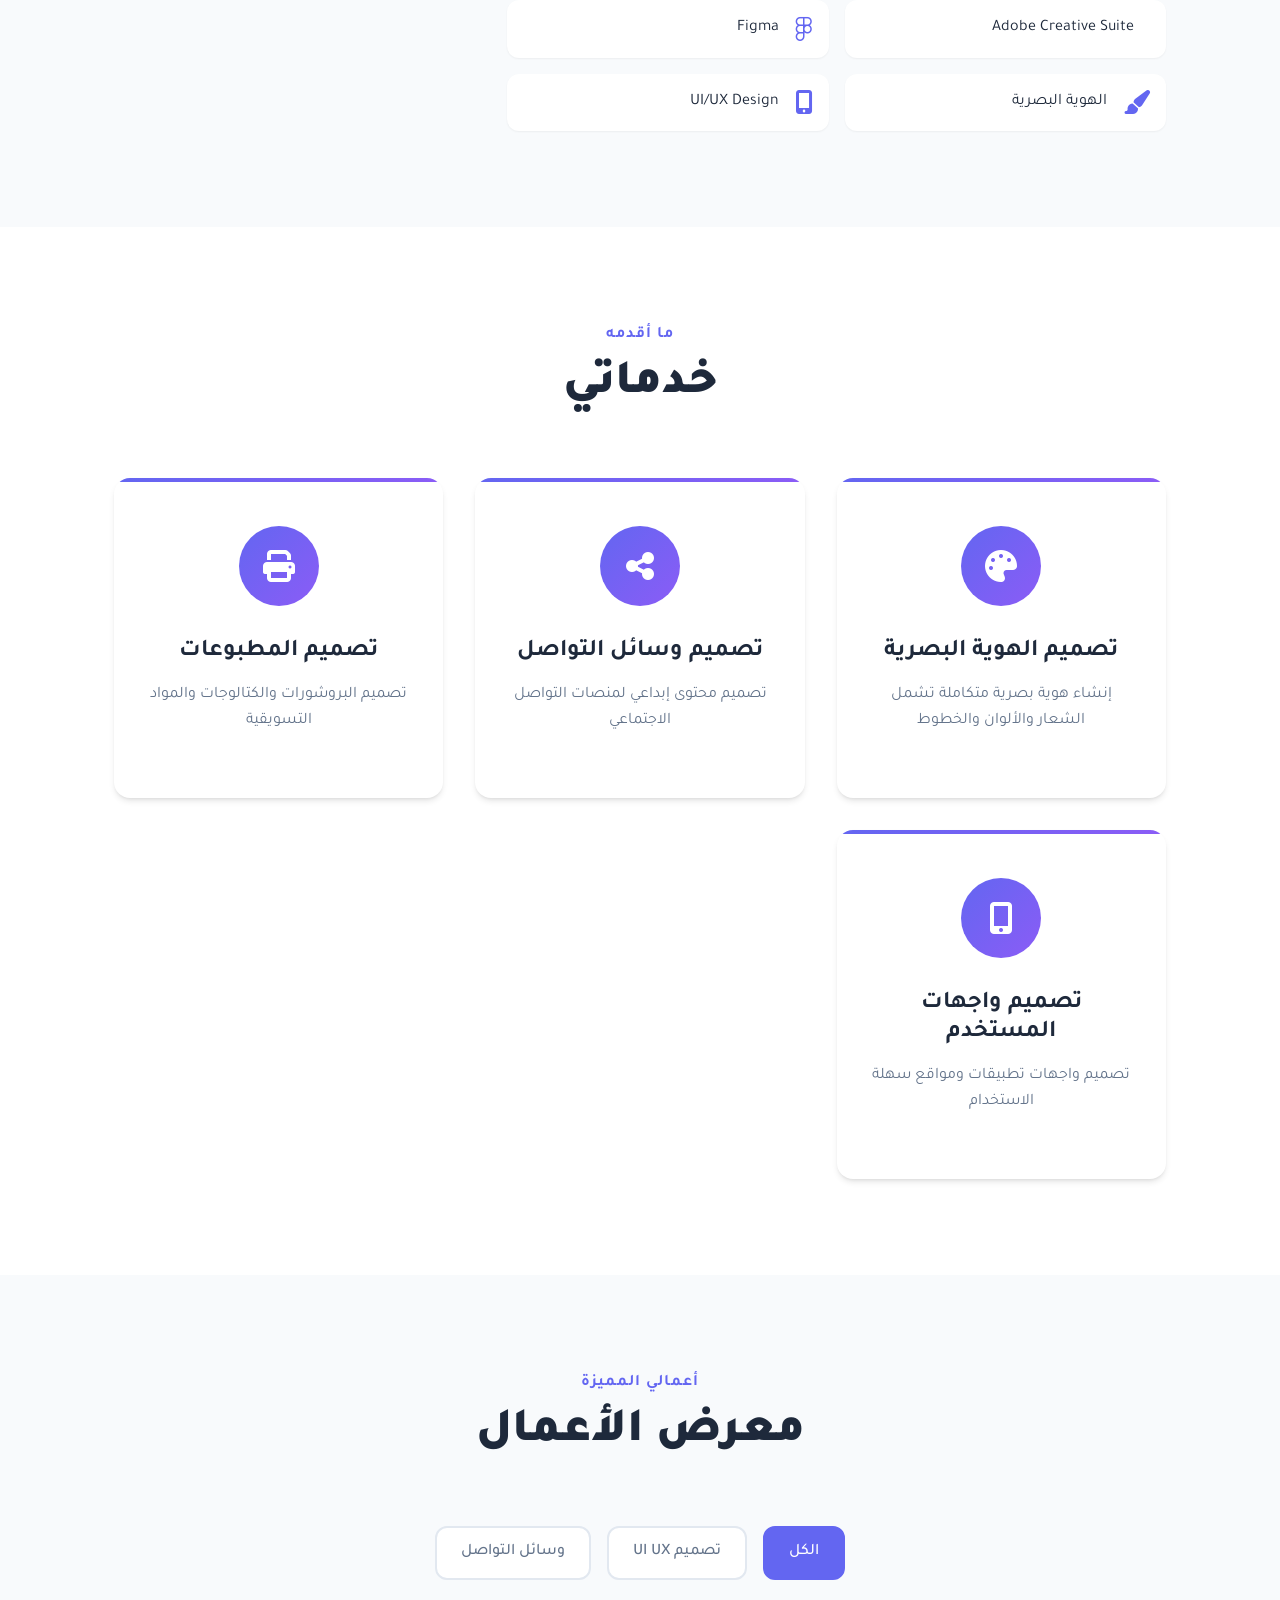
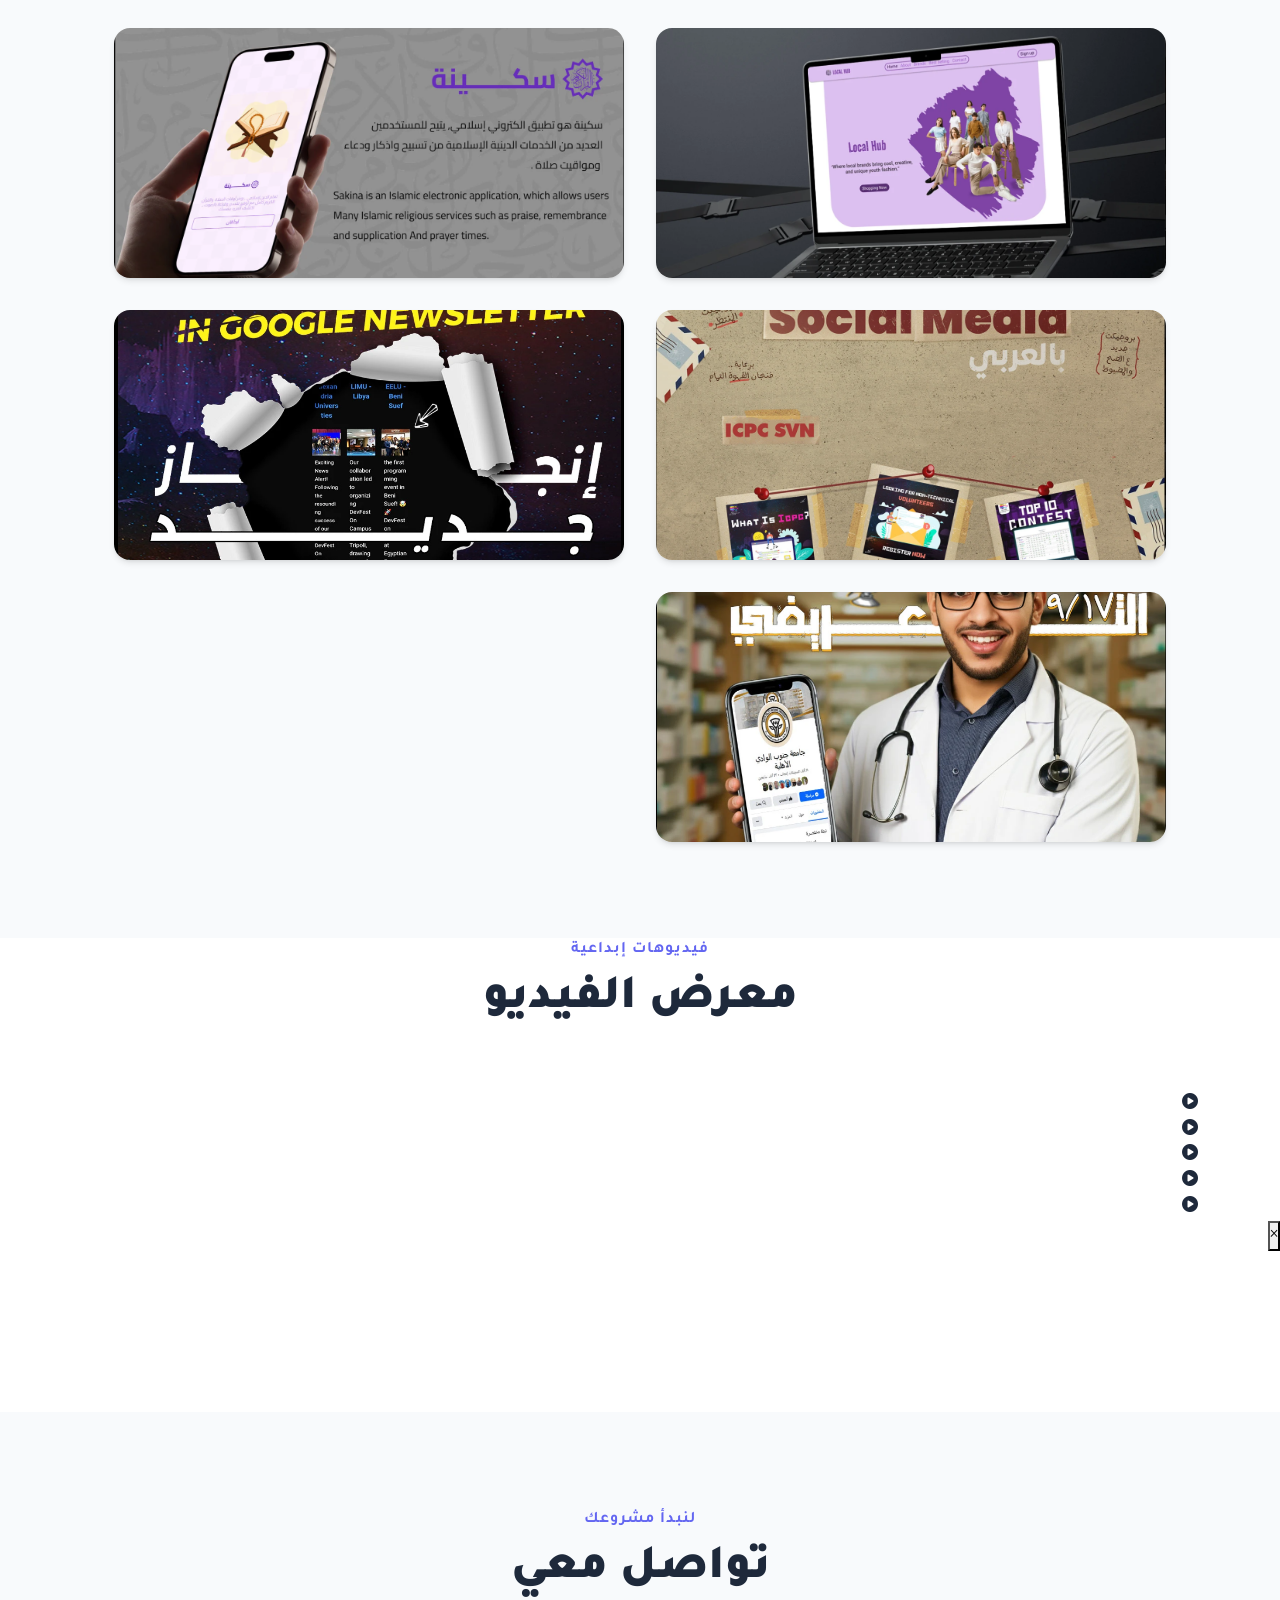
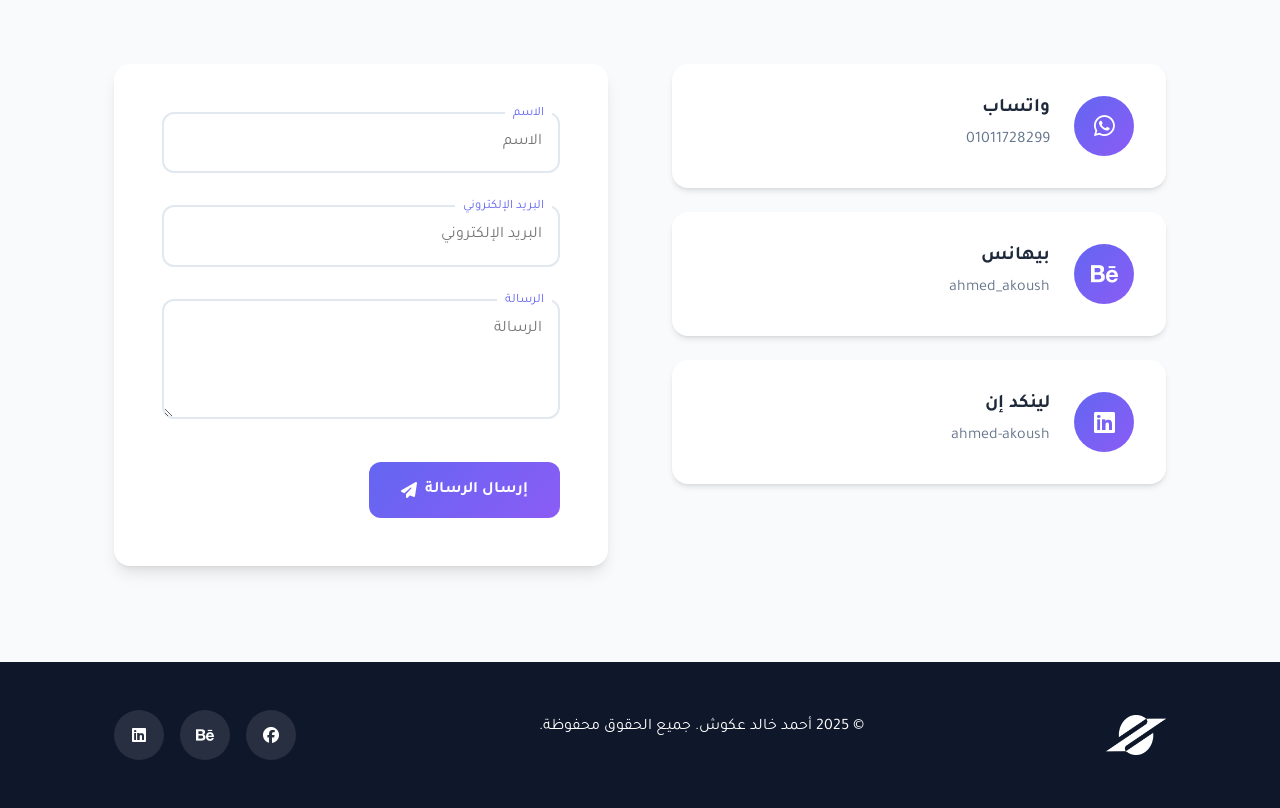
==== commit e0f1cc90: "Update index.html" ====
--- a/index.html
+++ b/index.html
@@ -49,8 +49,9 @@
                             <a href="#portfolio" class="nav-link" data-ar="أعمالي" data-en="Portfolio">أعمالي</a>
                         </li>
                         <li class="nav-item">
-                            <a href="#packages" class="nav-link" data-ar="الباقات" data-en="Packages">الباقات</a>
+                            <a href="#video-portfolio" class="nav-link" data-ar="أعمال الفيديو" data-en="Videos">أعمال الفيديو</a>
                         </li>
+        
                         <li class="nav-item">
                             <a href="#contact" class="nav-link" data-ar="تواصل" data-en="Contact">تواصل</a>
                         </li>
@@ -308,7 +309,7 @@
                     </div>
                 </div>
 
- <div class="portfolio-item" data-category="branding">
+                 <div class="portfolio-item" data-category="branding">
                     <div class="portfolio-image">
                         <img src="./سكينة.png" alt="مشروع 3">
                         <div class="portfolio-overlay">
@@ -374,96 +375,71 @@
         </div>
     </section>
 
-    <!-- Packages Section -->
-    <section id="packages" class="packages">
-        <div class="container">
-            <div class="section-header">
-                <div class="section-subtitle" data-ar="اختر ما يناسبك" data-en="Choose What Suits You">اختر ما يناسبك</div>
-                <h2 class="section-title" data-ar="باقات الخدمات" data-en="Service Packages">باقات الخدمات</h2>
-            </div>
-            
-            <div class="packages-grid">
-                <div class="package-card">
-                    <div class="package-header">
-                        <div class="package-icon">
-                            <i class="fas fa-rocket"></i>
-                        </div>
-                        <h3 data-ar="الباقة الأساسية" data-en="Basic Package">الباقة الأساسية</h3>
-                        <div class="package-price">
-                            <span class="price-old">2000</span>
-                            <span class="price-new">1500</span>
-                            <span class="price-currency">جنيه</span>
-                        </div>
-                        <div class="package-period" data-ar="لأول 3 شهور" data-en="For first 3 months">لأول 3 شهور</div>
-                    </div>
-                    <div class="package-features">
-                        <ul>
-                            <li><i class="fas fa-check"></i> 8 تصميمات ثابتة شهرياً</li>
-                            <li><i class="fas fa-check"></i> تقرير شهري</li>
-                            <li><i class="fas fa-check"></i> دعم فني</li>
-                        </ul>
-                    </div>
-                    <div class="package-footer">
-                        <a href="#contact" class="btn btn-outline">اختر الباقة</a>
-                    </div>
-                </div>
-                
-                <div class="package-card featured">
-                    <div class="package-badge">الأكثر طلباً</div>
-                    <div class="package-header">
-                        <div class="package-icon">
-                            <i class="fas fa-star"></i>
-                        </div>
-                        <h3 data-ar="الباقة المتقدمة" data-en="Advanced Package">الباقة المتقدمة</h3>
-                        <div class="package-price">
-                            <span class="price-old">3000</span>
-                            <span class="price-new">2500</span>
-                            <span class="price-currency">جنيه</span>
-                        </div>
-                        <div class="package-period" data-ar="لأول 3 شهور" data-en="For first 3 months">لأول 3 شهور</div>
-                    </div>
-                    <div class="package-features">
-                        <ul>
-                            <li><i class="fas fa-check"></i> 20 تصميم احترافي شهرياً</li>
-                            <li><i class="fas fa-check"></i> 4 فيديوهات Reels</li>
-                            <li><i class="fas fa-check"></i> تقرير كل أسبوعين</li>
-                            <li><i class="fas fa-check"></i> استشارات مجانية</li>
-                        </ul>
-                    </div>
-                    <div class="package-footer">
-                        <a href="#contact" class="btn btn-primary">اختر الباقة</a>
-                    </div>
-                </div>
-                
-                <div class="package-card">
-                    <div class="package-header">
-                        <div class="package-icon">
-                            <i class="fas fa-crown"></i>
-                        </div>
-                        <h3 data-ar="الباقة الذهبية" data-en="Premium Package">الباقة الذهبية</h3>
-                        <div class="package-price">
-                            <span class="price-old">4000</span>
-                            <span class="price-new">3500</span>
-                            <span class="price-currency">جنيه</span>
-                        </div>
-                        <div class="package-period" data-ar="لأول 3 شهور" data-en="For first 3 months">لأول 3 شهور</div>
-                    </div>
-                    <div class="package-features">
-                        <ul>
-                            <li><i class="fas fa-check"></i> 30 تصميم مميز شهرياً</li>
-                            <li><i class="fas fa-check"></i> 8 فيديو Reels احترافي</li>
-                            <li><i class="fas fa-check"></i> تقرير أسبوعي</li>
-                            <li><i class="fas fa-check"></i> جلسات تصوير</li>
-                        </ul>
-                    </div>
-                    <div class="package-footer">
-                        <a href="#contact" class="btn btn-outline">اختر الباقة</a>
-                    </div>
-                </div>
-            </div>
-        </div>
-    </section>
-
+<!-- ==================== قسم الفيديو الجديد ==================== -->
+<section id="video-portfolio" class="video-portfolio">
+    <div class="container">
+        <div class="section-header">
+            <div class="section-subtitle" data-ar="فيديوهات إبداعية" data-en="Creative Videos">فيديوهات إبداعية</div>
+            <h2 class="section-title" data-ar="معرض الفيديو" data-en="Video Gallery">معرض الفيديو</h2>
+        </div>
+        
+        <div class="video-grid">
+            <!-- الفيديو 1 -->
+            <div class="video-item" data-video-id="194Aa28MaCeNgaF5TeRozdw0LhxMpGrOk">
+                <div class="video-thumbnail">
+                    <i class="fas fa-play-circle"></i>
+                </div>
+                
+            </div>
+
+            <!-- الفيديو 2 -->
+            <div class="video-item" data-video-id="1CP4lTp77KcSnEsyjRU0Xhra2I6bM4-Vq">
+                <div class="video-thumbnail">
+                    <i class="fas fa-play-circle"></i>
+                </div>
+                
+            </div>
+
+            <!-- الفيديو 3 (نفس رابط الفيديو 2) -->
+            <div class="video-item" data-video-id="1CP4lTp77KcSnEsyjRU0Xhra2I6bM4-Vq">
+                <div class="video-thumbnail">
+                    <i class="fas fa-play-circle"></i>
+                </div>
+               
+            </div>
+
+            <!-- الفيديو 4 -->
+            <div class="video-item" data-video-id="1XGEcFkcnKjrBihCIYJ1kfguupVKEA5Dz">
+                <div class="video-thumbnail">
+                    <i class="fas fa-play-circle"></i>
+                </div>
+                
+            </div>
+
+            <!-- الفيديو 5 -->
+            <div class="video-item" data-video-id="1x4jnurQp7e-vEByQmcE-2b8QuO65E5mz">
+                <div class="video-thumbnail">
+                    <i class="fas fa-play-circle"></i>
+                </div>
+                
+            </div>
+        </div>
+    </div>
+</section>
+<!-- ==================== نهاية قسم الفيديو ==================== -->
+
+<!-- ==================== نافذة عرض الفيديو (Lightbox) ==================== -->
+<div id="video-lightbox" class="video-lightbox">
+    <div class="lightbox-content">
+        <button id="close-lightbox" class="close-lightbox">&times;</button>
+        <div class="video-container">
+            <iframe id="lightbox-iframe" src="" allow="autoplay; fullscreen" frameborder="0"></iframe>
+        </div>
+    </div>
+</div>
+<!-- ==================================================================== -->
+
+  
     <!-- Contact Section -->
     <section id="contact" class="contact">
         <div class="container">
@@ -564,4 +540,3 @@
     <script src="./script-new.js"></script>
 </body>
 </html>
-
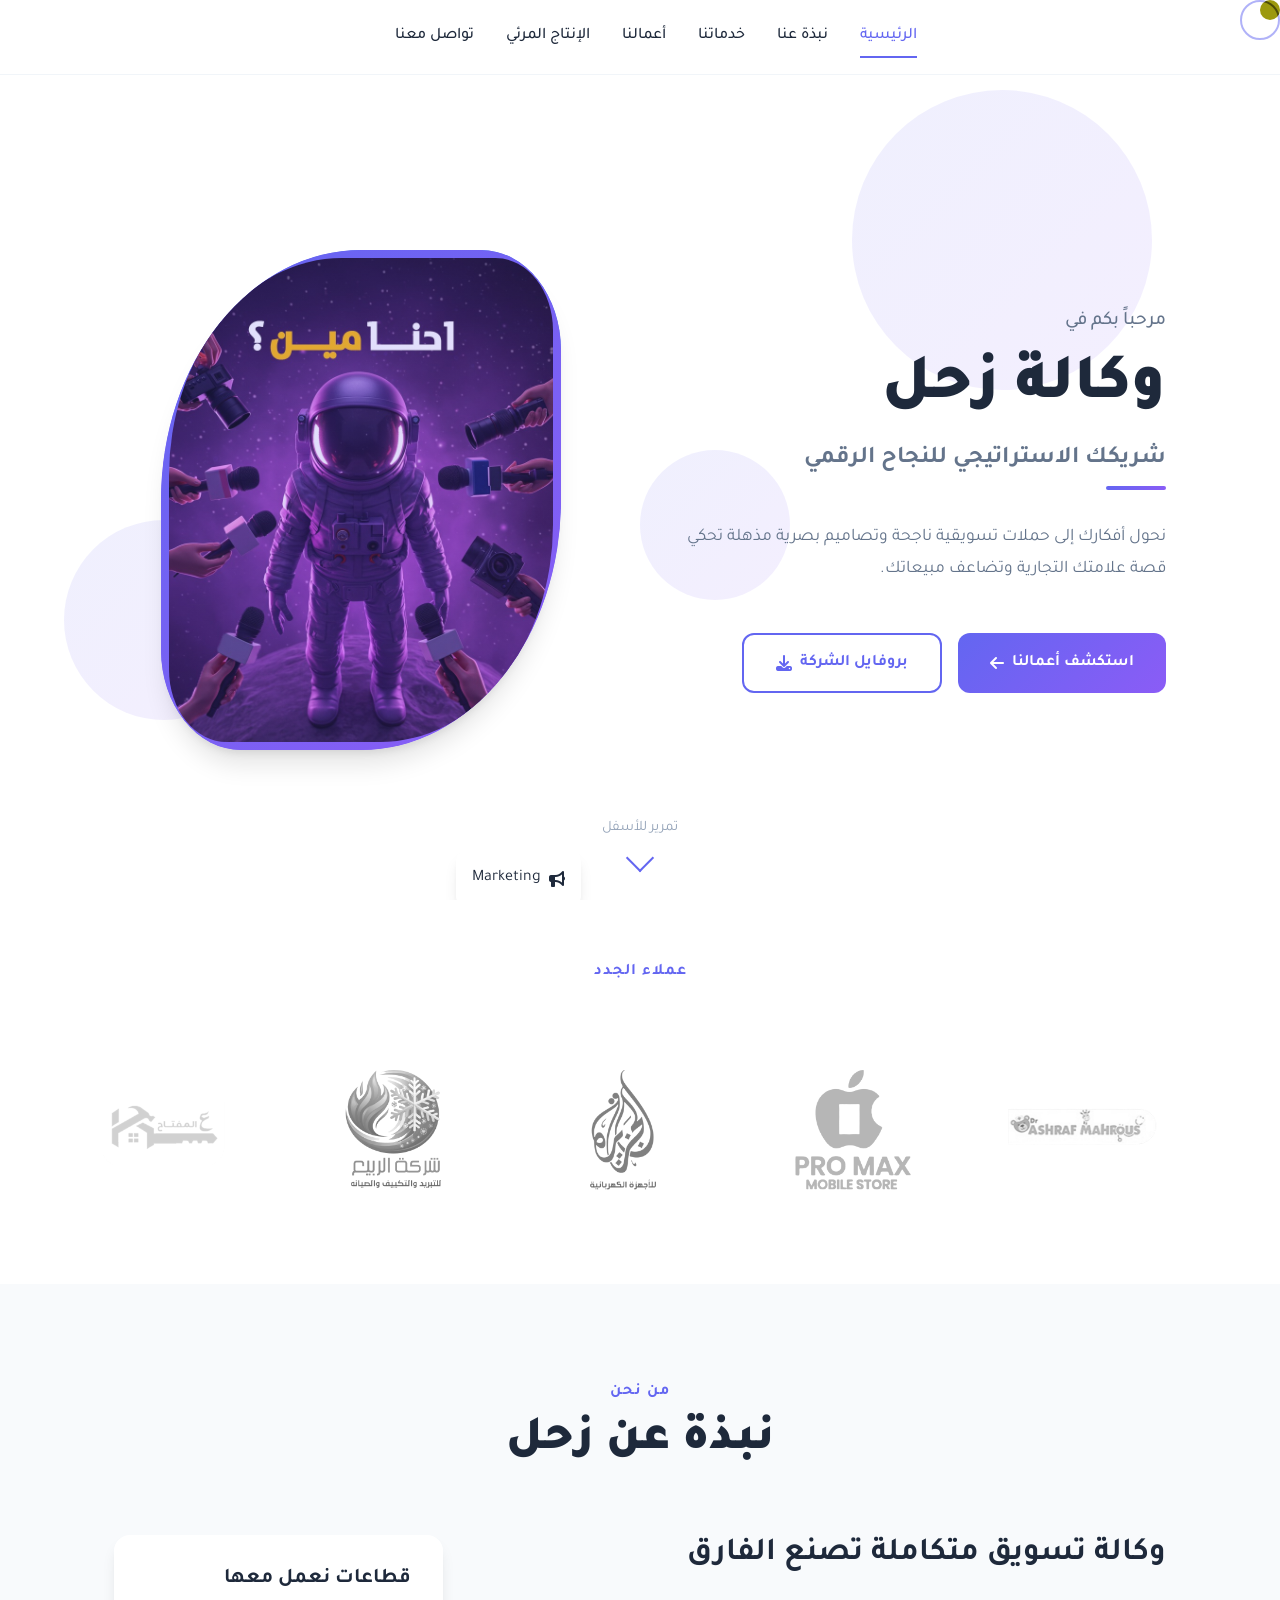
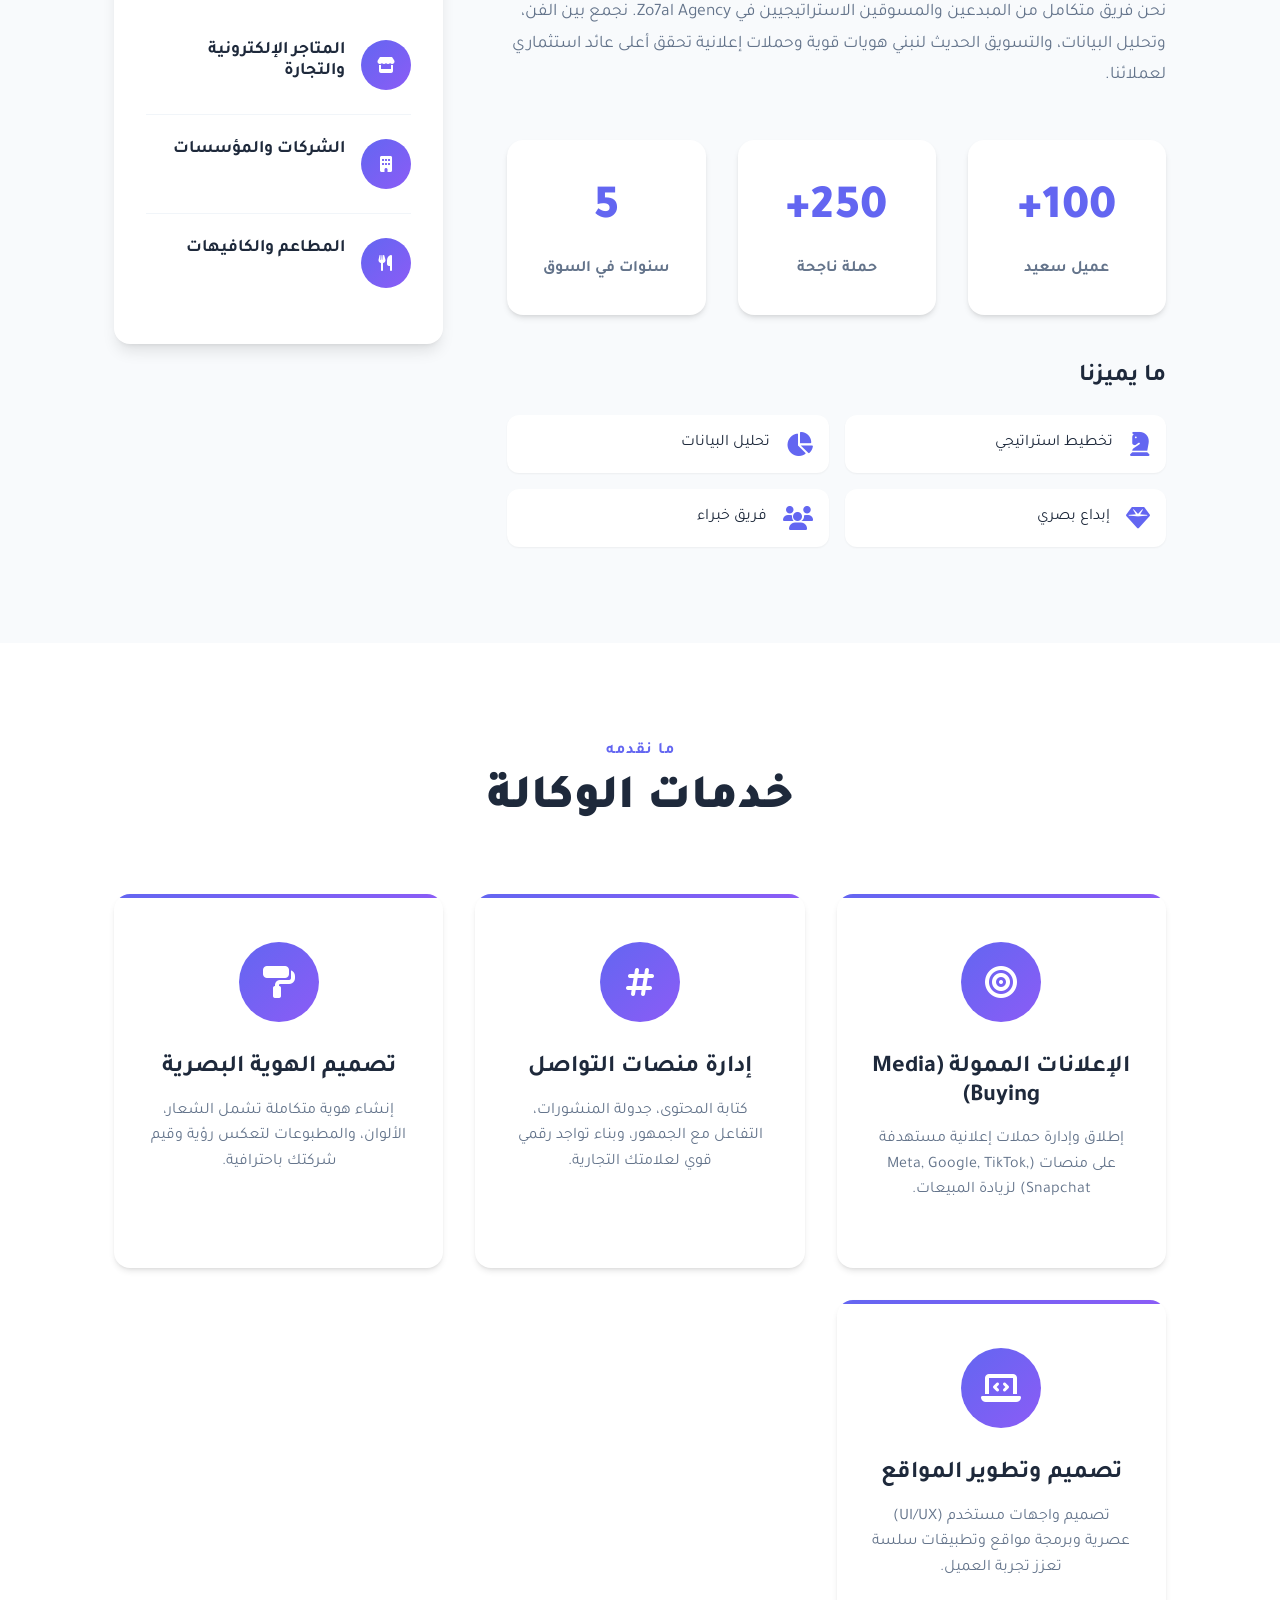
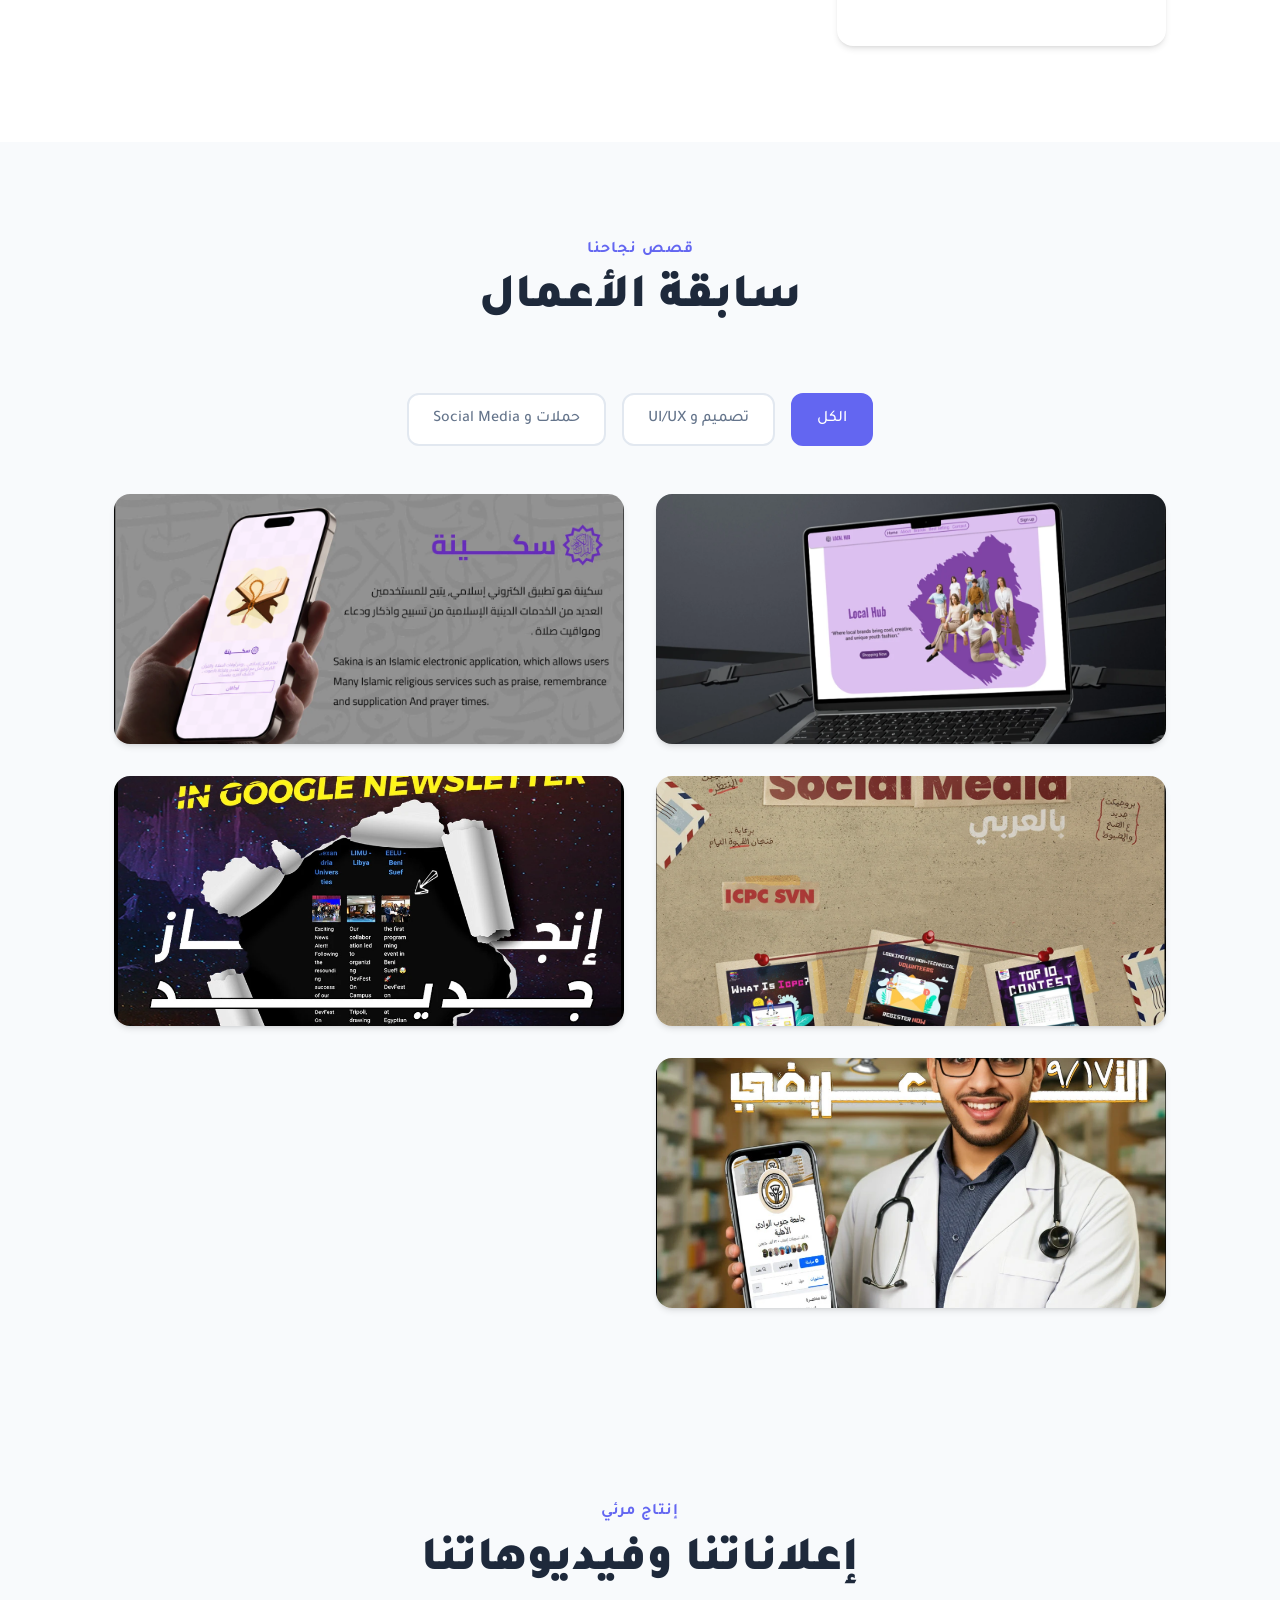
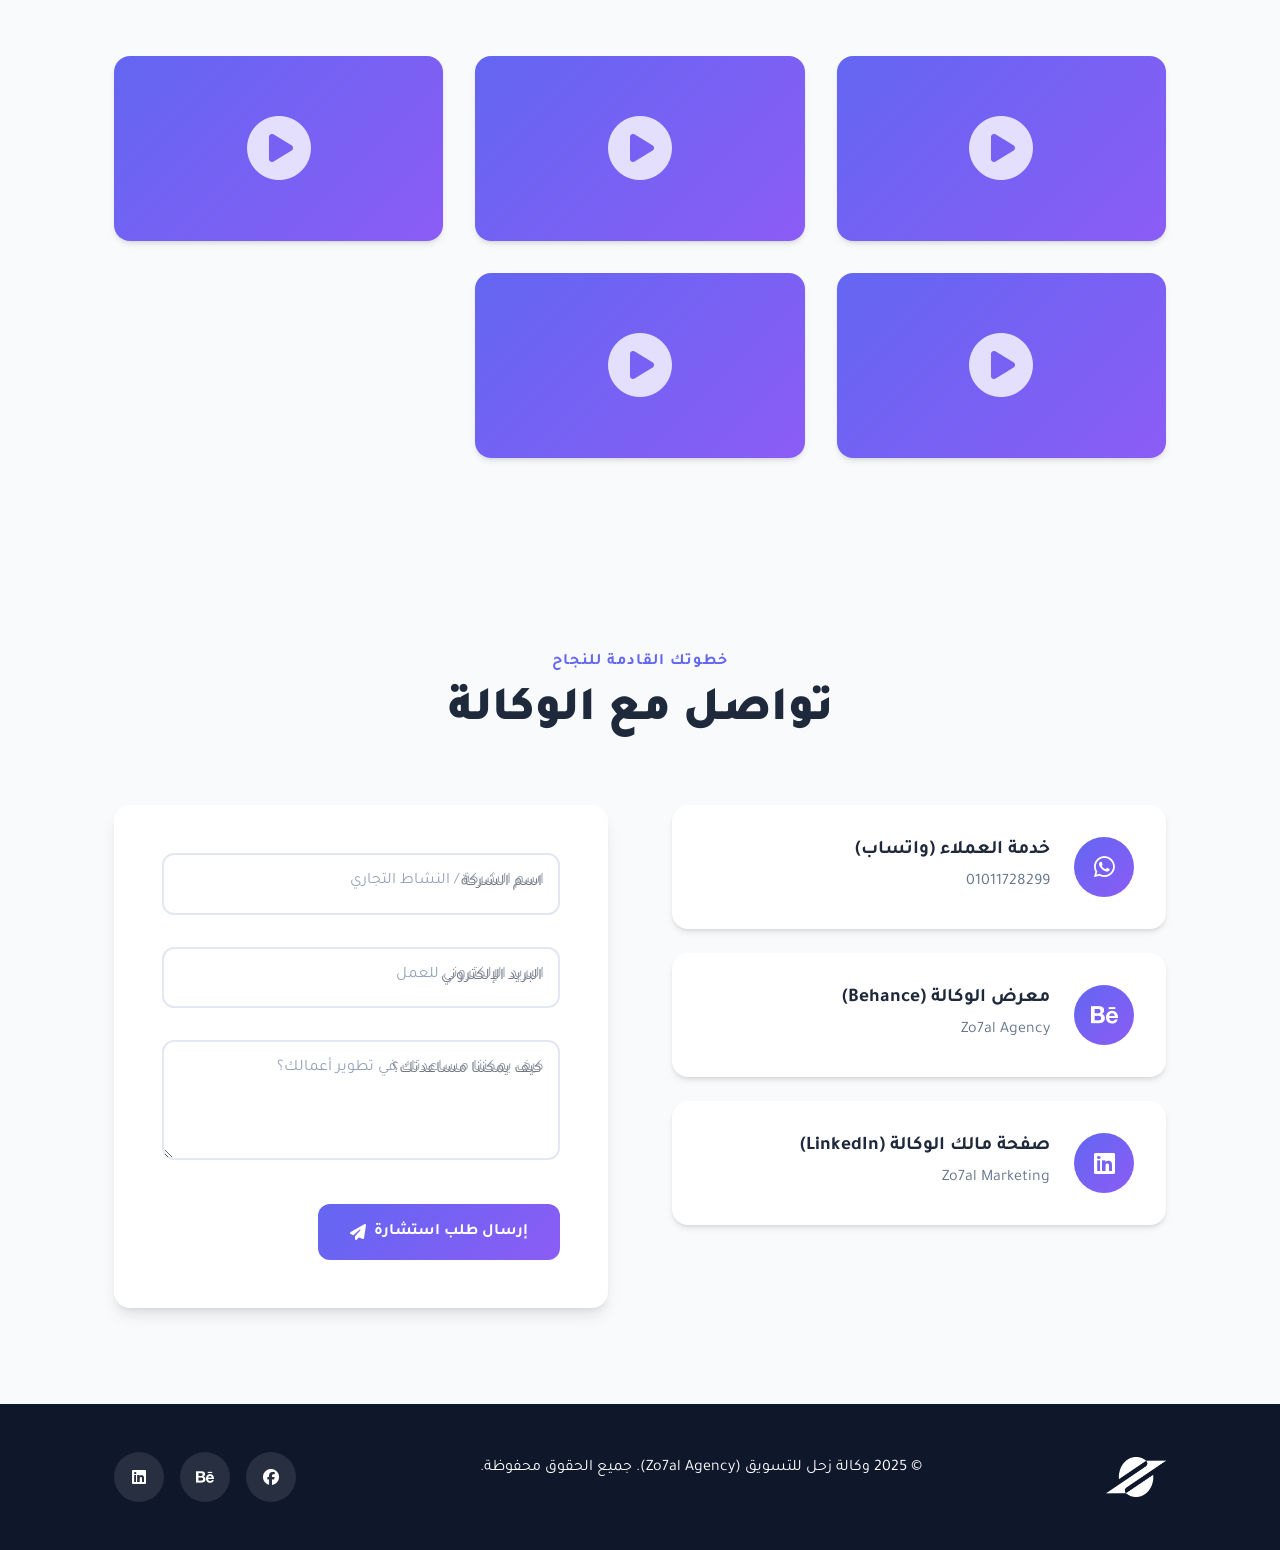
==== commit 2aa7b9e4: "upload" ====
--- a/index.html
+++ b/index.html
@@ -3,19 +3,14 @@
 <head>
     <meta charset="UTF-8">
     <meta name="viewport" content="width=device-width, initial-scale=1.0">
-    <title>أحمد عكوش - مصمم جرافيك</title>
+    <title>وكالة زحل للتسويق الرقمي | Zo7al Agency</title>
     
-    <!-- Bootstrap CSS -->
     <link href="https://cdn.jsdelivr.net/npm/bootstrap@5.3.0/dist/css/bootstrap.min.css" rel="stylesheet">
-    <!-- Font Awesome -->
     <link rel="stylesheet" href="https://cdnjs.cloudflare.com/ajax/libs/font-awesome/6.4.0/css/all.min.css">
-    <!-- Google Fonts -->
     <link href="https://fonts.googleapis.com/css2?family=Tajawal:wght@300;400;500;700;900&family=Inter:wght@300;400;500;600;700&display=swap" rel="stylesheet">
-    <!-- Custom CSS -->
     <link rel="stylesheet" href="./style-new.css">
 </head>
 <body>
-    <!-- Preloader -->
     <div id="preloader" class="preloader">
         <div class="preloader-content">
             <div class="logo-loader">
@@ -26,11 +21,9 @@
         </div>
     </div>
 
-    <!-- Cursor -->
     <div class="cursor"></div>
     <div class="cursor-follower"></div>
 
-    <!-- Header -->
     <header class="header">
         <nav class="navbar">
             <div class="nav-container">              
@@ -40,20 +33,19 @@
                             <a href="#home" class="nav-link active" data-ar="الرئيسية" data-en="Home">الرئيسية</a>
                         </li>
                         <li class="nav-item">
-                            <a href="#about" class="nav-link" data-ar="نبذة عني" data-en="About">نبذة عني</a>
+                            <a href="#about" class="nav-link" data-ar="نبذة عنا" data-en="About Us">نبذة عنا</a>
                         </li>
                         <li class="nav-item">
-                            <a href="#services" class="nav-link" data-ar="خدماتي" data-en="Services">خدماتي</a>
+                            <a href="#services" class="nav-link" data-ar="خدماتنا" data-en="Services">خدماتنا</a>
                         </li>
                         <li class="nav-item">
-                            <a href="#portfolio" class="nav-link" data-ar="أعمالي" data-en="Portfolio">أعمالي</a>
+                            <a href="#portfolio" class="nav-link" data-ar="أعمالنا" data-en="Portfolio">أعمالنا</a>
                         </li>
                         <li class="nav-item">
-                            <a href="#video-portfolio" class="nav-link" data-ar="أعمال الفيديو" data-en="Videos">أعمال الفيديو</a>
+                            <a href="#video-portfolio" class="nav-link" data-ar="الإنتاج المرئي" data-en="Video Production">الإنتاج المرئي</a>
                         </li>
-        
                         <li class="nav-item">
-                            <a href="#contact" class="nav-link" data-ar="تواصل" data-en="Contact">تواصل</a>
+                            <a href="#contact" class="nav-link" data-ar="تواصل معنا" data-en="Contact Us">تواصل معنا</a>
                         </li>
                     </ul>
                 </div>
@@ -69,7 +61,6 @@
         </nav>
     </header>
 
-    <!-- Hero Section -->
     <section id="home" class="hero">
         <div class="hero-bg">
             <div class="hero-shapes">
@@ -83,26 +74,25 @@
             <div class="hero-content">
                 <div class="hero-text">
                     <div class="hero-greeting">
-                        <span class="greeting-text" data-ar="مرحباً، أنا" data-en="Hello, I'm">مرحباً، أنا</span>
+                        <span class="greeting-text" data-ar="مرحباً بكم في" data-en="Welcome to">مرحباً بكم في</span>
                     </div>
                     <h1 class="hero-name">
-                        <span class="name-part">أحمد</span>
-                        <span class="name-part highlight">عكوش</span>
+                        <span class="name-part">وكالة زحل</span>
                     </h1>
                     <div class="hero-title">
-                        <span class="title-text" data-ar="مصمم جرافيك محترف" data-en="Professional Graphic Designer">مصمم جرافيك </span>
+                        <span class="title-text" data-ar="شريكك الاستراتيجي للنجاح الرقمي" data-en="Your Strategic Partner for Digital Success">شريكك الاستراتيجي للنجاح الرقمي</span>
                         <div class="title-decoration"></div>
                     </div>
-                    <p class="hero-description" data-ar="أحول الأفكار إلى تصاميم بصرية مذهلة تحكي قصة علامتك التجارية بطريقة إبداعية ومؤثرة" data-en="I transform ideas into stunning visual designs that tell your brand story in a creative and impactful way">
-                        أحول الأفكار إلى تصاميم بصرية مذهلة تحكي قصة علامتك التجارية بطريقة إبداعية ومؤثرة
+                    <p class="hero-description" data-ar="نحول أفكارك إلى حملات تسويقية ناجحة وتصاميم بصرية مذهلة تحكي قصة علامتك التجارية وتضاعف مبيعاتك." data-en="We transform your ideas into successful marketing campaigns and stunning visual designs that tell your brand story and multiply your sales.">
+                        نحول أفكارك إلى حملات تسويقية ناجحة وتصاميم بصرية مذهلة تحكي قصة علامتك التجارية وتضاعف مبيعاتك.
                     </p>
                     <div class="hero-buttons">
                         <a href="#portfolio" class="btn btn-primary">
-                            <span data-ar="استكشف أعمالي" data-en="Explore My Work">استكشف أعمالي</span>
+                            <span data-ar="استكشف أعمالنا" data-en="Explore Our Work">استكشف أعمالنا</span>
                             <i class="fas fa-arrow-left"></i>
                         </a>
                         <a href="https://drive.google.com/file/d/1DvhCRpA9-gCkvA3KluGYTx3MAXz4AfVA/view?usp=drivesdk" download class="btn btn-outline" target="_blank">
-                            <span data-ar="تحميل السيرة الذاتية" data-en="Download CV">تحميل السيرة الذاتية</span>
+                            <span data-ar="بروفايل الشركة" data-en="Company Profile">بروفايل الشركة</span>
                             <i class="fas fa-download"></i>
                         </a>
                     </div>
@@ -111,17 +101,17 @@
                 <div class="hero-visual">
                     <div class="hero-image">
                         <div class="image-container">
-                            <img src="./photo.jpg" alt="أحمد خالد عكوش">
+                            <img src="./photo.jpg" alt="فريق عمل وكالة زحل">
                             <div class="image-overlay"></div>
                         </div>
                         <div class="floating-elements">
                             <div class="floating-card card-1">
-                                <i class="fab fa-figma"></i>
-                                <span>Figma</span>
+                                <i class="fas fa-bullhorn"></i>
+                                <span>Marketing</span>
                             </div>
                             <div class="floating-card card-2">
-                                <i class="fab fa-adobe"></i>
-                                <span>Adobe</span>
+                                <i class="fas fa-chart-line"></i>
+                                <span>Growth</span>
                             </div>
                             <div class="floating-card card-3">
                                 <i class="fas fa-palette"></i>
@@ -138,59 +128,88 @@
             <div class="scroll-arrow"></div>
         </div>
     </section>
-
-    <!-- About Section -->
+<section class="clients-slider">
+    <div class="container">
+        <div class="section-header text-center mb-5">
+            <div class="section-subtitle" data-ar="عملاء الجدد data-en="Our Clients">عملاء الجدد</div>
+        </div>
+        
+        <div class="logos-wrapper">
+            <div class="logos-track">
+                <div class="client-logo"><img src="./img/dr_ashraf.png" alt="Client 1"></div>
+                <div class="client-logo"><img src="./img/pro_max.png" alt="Client 2"></div>
+                <div class="client-logo"><img src="./img/الجزيره.png" alt="Client 3"></div>
+                <div class="client-logo"><img src="./img/الربيع.png" alt="Client 4"></div>
+                <div class="client-logo"><img src="./img/ع المفتاح.png" alt="Client 5"></div>
+                <div class="client-logo"><img src="./img/dr_ashraf.png" alt="Client 1"></div>
+                <div class="client-logo"><img src="./img/pro_max.png" alt="Client 2"></div>
+                <div class="client-logo"><img src="./img/الجزيره.png" alt="Client 3"></div>
+                <div class="client-logo"><img src="./img/الربيع.png" alt="Client 4"></div>
+                <div class="client-logo"><img src="./img/ع المفتاح.png" alt="Client 5"></div>
+                <div class="client-logo"><img src="./img/dr_ashraf.png" alt="Client 1"></div>
+                <div class="client-logo"><img src="./img/pro_max.png" alt="Client 2"></div>
+                <div class="client-logo"><img src="./img/الجزيره.png" alt="Client 3"></div>
+                <div class="client-logo"><img src="./img/الربيع.png" alt="Client 4"></div>
+                <div class="client-logo"><img src="./img/ع المفتاح.png" alt="Client 5"></div>
+                
+
+            
+                
+            </div>
+        </div>
+    </div>
+</section>
     <section id="about" class="about">
         <div class="container">
             <div class="section-header">
-                <div class="section-subtitle" data-ar="تعرف عليّ" data-en="Get to know me">تعرف عليّ</div>
-                <h2 class="section-title" data-ar="نبذة عني" data-en="About Me">نبذة عني</h2>
+                <div class="section-subtitle" data-ar="من نحن" data-en="Who We Are">من نحن</div>
+                <h2 class="section-title" data-ar="نبذة عن زحل" data-en="About Zo7al">نبذة عن زحل</h2>
             </div>
             
             <div class="about-content">
                 <div class="about-text">
                     <div class="about-intro">
-                        <h3 data-ar="مصمم جرافيك شغوف بالإبداع والتميز" data-en="A graphic designer passionate about creativity and excellence">
-                            مصمم جرافيك شغوف بالإبداع والتميز
+                        <h3 data-ar="وكالة تسويق متكاملة تصنع الفارق" data-en="A full-service marketing agency making a difference">
+                            وكالة تسويق متكاملة تصنع الفارق
                         </h3>
-                        <p data-ar="مع 5 سنوات من الخبرة في مجال التصميم الجرافيكي، أتخصص في إنشاء هويات بصرية قوية ومحتوى إبداعي يجذب الجمهور ويحقق أهداف العلامة التجارية." data-en="With 5 years of experience in graphic design, I specialize in creating strong visual identities and creative content that attracts audiences and achieves brand goals.">
-                            مع 5 سنوات من الخبرة في مجال التصميم الجرافيكي، أتخصص في إنشاء هويات بصرية قوية ومحتوى إبداعي يجذب الجمهور ويحقق أهداف العلامة التجارية.
+                        <p data-ar="نحن فريق متكامل من المبدعين والمسوقين الاستراتيجيين في Zo7al Agency. نجمع بين الفن، وتحليل البيانات، والتسويق الحديث لنبني هويات قوية وحملات إعلانية تحقق أعلى عائد استثماري لعملائنا." data-en="We are an integrated team of creatives and strategic marketers at Zo7al Agency. We combine art, data analysis, and modern marketing to build strong identities and ad campaigns that achieve the highest ROI for our clients.">
+                            نحن فريق متكامل من المبدعين والمسوقين الاستراتيجيين في Zo7al Agency. نجمع بين الفن، وتحليل البيانات، والتسويق الحديث لنبني هويات قوية وحملات إعلانية تحقق أعلى عائد استثماري لعملائنا.
                         </p>
                     </div>
                     
                     <div class="about-stats">
                         <div class="stat-item">
-                            <div class="stat-number">50+</div>
-                            <div class="stat-label" data-ar="مشروع مكتمل" data-en="Completed Projects">مشروع مكتمل</div>
+                            <div class="stat-number">100+</div>
+                            <div class="stat-label" data-ar="عميل سعيد" data-en="Happy Clients">عميل سعيد</div>
+                        </div>
+                        <div class="stat-item">
+                            <div class="stat-number">250+</div>
+                            <div class="stat-label" data-ar="حملة ناجحة" data-en="Successful Campaigns">حملة ناجحة</div>
                         </div>
                         <div class="stat-item">
                             <div class="stat-number">5</div>
-                            <div class="stat-label" data-ar="سنوات خبرة" data-en="Years Experience">سنوات خبرة</div>
-                        </div>
-                        <div class="stat-item">
-                            <div class="stat-number">5</div>
-                            <div class="stat-label" data-ar="شهادة معتمدة" data-en="Certifications">شهادة معتمدة</div>
+                            <div class="stat-label" data-ar="سنوات في السوق" data-en="Years in Market">سنوات في السوق</div>
                         </div>
                     </div>
                     
                     <div class="about-skills">
-                        <h4 data-ar="مهاراتي الأساسية" data-en="Core Skills">مهاراتي الأساسية</h4>
+                        <h4 data-ar="ما يميزنا" data-en="What Makes Us Unique">ما يميزنا</h4>
                         <div class="skills-grid">
                             <div class="skill-item">
-                                <i class="fab fa-adobe"></i>
-                                <span>Adobe Creative Suite</span>
+                                <i class="fas fa-chess-knight"></i>
+                                <span data-ar="تخطيط استراتيجي" data-en="Strategic Planning">تخطيط استراتيجي</span>
                             </div>
                             <div class="skill-item">
-                                <i class="fab fa-figma"></i>
-                                <span>Figma</span>
+                                <i class="fas fa-chart-pie"></i>
+                                <span data-ar="تحليل البيانات" data-en="Data Analysis">تحليل البيانات</span>
                             </div>
                             <div class="skill-item">
-                                <i class="fas fa-paint-brush"></i>
-                                <span data-ar="الهوية البصرية" data-en="Brand Identity">الهوية البصرية</span>
+                                <i class="fas fa-gem"></i>
+                                <span data-ar="إبداع بصري" data-en="Visual Creativity">إبداع بصري</span>
                             </div>
                             <div class="skill-item">
-                                <i class="fas fa-mobile-alt"></i>
-                                <span>UI/UX Design</span>
+                                <i class="fas fa-users"></i>
+                                <span data-ar="فريق خبراء" data-en="Expert Team">فريق خبراء</span>
                             </div>
                         </div>
                     </div>
@@ -199,27 +218,33 @@
                 <div class="about-visual">
                     <div class="experience-card">
                         <div class="card-header">
-                            <h5 data-ar="خبرتي المهنية" data-en="Professional Experience">خبرتي المهنية</h5>
+                            <h5 data-ar="قطاعات نعمل معها" data-en="Industries We Serve">قطاعات نعمل معها</h5>
                         </div>
                         <div class="experience-list">
                             <div class="experience-item">
                                 <div class="exp-icon">
-                                    <i class="fas fa-briefcase"></i>
+                                    <i class="fas fa-store"></i>
                                 </div>
                                 <div class="exp-content">
-                                    <h6 data-ar="مدير شركة - Zo7al Agancy" data-en="Graphic Designer - Freelance">مدير شركة - Zo7al Agancy</h6>
-                                    <span class="exp-date">2024 - الآن</span>
+                                    <h6 data-ar="المتاجر الإلكترونية والتجارة" data-en="E-commerce & Retail">المتاجر الإلكترونية والتجارة</h6>
                                 </div>
                             </div>
                             <div class="experience-item">
                                 <div class="exp-icon">
-                                    <i class="fas fa-chalkboard-teacher"></i>
+                                    <i class="fas fa-building"></i>
                                 </div>
                                 <div class="exp-content">
-                                    <h6 data-ar="مدرب - IT Zone" data-en="Trainer - IT Zone">مدرب - IT Zone</h6>
-                                    <span class="exp-date">2024 - الآن</span>
+                                    <h6 data-ar="الشركات والمؤسسات" data-en="Corporates & Institutions">الشركات والمؤسسات</h6>
                                 </div>
                             </div>
+                            <div class="experience-item">
+                                <div class="exp-icon">
+                                    <i class="fas fa-utensils"></i>
+                                </div>
+                                <div class="exp-content">
+                                    <h6 data-ar="المطاعم والكافيهات" data-en="Restaurants & Cafes">المطاعم والكافيهات</h6>
+                                </div>
+                            </div>
                         </div>
                     </div>
                 </div>
@@ -227,70 +252,68 @@
         </div>
     </section>
 
-    <!-- Services Section -->
     <section id="services" class="services">
         <div class="container">
             <div class="section-header">
-                <div class="section-subtitle" data-ar="ما أقدمه" data-en="What I Offer">ما أقدمه</div>
-                <h2 class="section-title" data-ar="خدماتي" data-en="My Services">خدماتي</h2>
+                <div class="section-subtitle" data-ar="ما نقدمه" data-en="What We Offer">ما نقدمه</div>
+                <h2 class="section-title" data-ar="خدمات الوكالة" data-en="Agency Services">خدمات الوكالة</h2>
             </div>
             
             <div class="services-grid">
                 <div class="service-card">
                     <div class="service-icon">
-                        <i class="fas fa-palette"></i>
-                    </div>
-                    <h3 data-ar="تصميم الهوية البصرية" data-en="Brand Identity Design">تصميم الهوية البصرية</h3>
-                    <p data-ar="إنشاء هوية بصرية متكاملة تشمل الشعار والألوان والخطوط" data-en="Creating comprehensive visual identity including logo, colors, and fonts">
-                        إنشاء هوية بصرية متكاملة تشمل الشعار والألوان والخطوط
+                        <i class="fas fa-bullseye"></i>
+                    </div>
+                    <h3 data-ar="الإعلانات الممولة (Media Buying)" data-en="Media Buying">الإعلانات الممولة (Media Buying)</h3>
+                    <p data-ar="إطلاق وإدارة حملات إعلانية مستهدفة على منصات (Meta, Google, TikTok, Snapchat) لزيادة المبيعات." data-en="Launching and managing targeted ad campaigns on platforms (Meta, Google, TikTok, Snapchat) to increase sales.">
+                        إطلاق وإدارة حملات إعلانية مستهدفة على منصات (Meta, Google, TikTok, Snapchat) لزيادة المبيعات.
                     </p>
                 </div>
                 
                 <div class="service-card">
                     <div class="service-icon">
-                        <i class="fas fa-share-alt"></i>
-                    </div>
-                    <h3 data-ar="تصميم وسائل التواصل" data-en="Social Media Design">تصميم وسائل التواصل</h3>
-                    <p data-ar="تصميم محتوى إبداعي لمنصات التواصل الاجتماعي" data-en="Creative content design for social media platforms">
-                        تصميم محتوى إبداعي لمنصات التواصل الاجتماعي
+                        <i class="fas fa-hashtag"></i>
+                    </div>
+                    <h3 data-ar="إدارة منصات التواصل" data-en="Social Media Management">إدارة منصات التواصل</h3>
+                    <p data-ar="كتابة المحتوى، جدولة المنشورات، التفاعل مع الجمهور، وبناء تواجد رقمي قوي لعلامتك التجارية." data-en="Content writing, post scheduling, engaging with audience, and building a strong digital presence for your brand.">
+                        كتابة المحتوى، جدولة المنشورات، التفاعل مع الجمهور، وبناء تواجد رقمي قوي لعلامتك التجارية.
                     </p>
                 </div>
-                
+
                 <div class="service-card">
                     <div class="service-icon">
-                        <i class="fas fa-print"></i>
-                    </div>
-                    <h3 data-ar="تصميم المطبوعات" data-en="Print Design">تصميم المطبوعات</h3>
-                    <p data-ar="تصميم البروشورات والكتالوجات والمواد التسويقية" data-en="Designing brochures, catalogs, and marketing materials">
-                        تصميم البروشورات والكتالوجات والمواد التسويقية
+                        <i class="fas fa-paint-roller"></i>
+                    </div>
+                    <h3 data-ar="تصميم الهوية البصرية" data-en="Branding & Identity">تصميم الهوية البصرية</h3>
+                    <p data-ar="إنشاء هوية متكاملة تشمل الشعار، الألوان، والمطبوعات لتعكس رؤية وقيم شركتك باحترافية." data-en="Creating a complete identity including logo, colors, and prints to professionally reflect your company's vision and values.">
+                        إنشاء هوية متكاملة تشمل الشعار، الألوان، والمطبوعات لتعكس رؤية وقيم شركتك باحترافية.
                     </p>
                 </div>
                 
                 <div class="service-card">
                     <div class="service-icon">
-                        <i class="fas fa-mobile-alt"></i>
-                    </div>
-                    <h3 data-ar="تصميم واجهات المستخدم" data-en="UI/UX Design">تصميم واجهات المستخدم</h3>
-                    <p data-ar="تصميم واجهات تطبيقات ومواقع سهلة الاستخدام" data-en="Designing user-friendly app and website interfaces">
-                        تصميم واجهات تطبيقات ومواقع سهلة الاستخدام
+                        <i class="fas fa-laptop-code"></i>
+                    </div>
+                    <h3 data-ar="تصميم وتطوير المواقع" data-en="Web Design & Development">تصميم وتطوير المواقع</h3>
+                    <p data-ar="تصميم واجهات مستخدم (UI/UX) عصرية وبرمجة مواقع وتطبيقات سلسة تعزز تجربة العميل." data-en="Designing modern UI/UX and programming seamless websites and applications that enhance the customer experience.">
+                        تصميم واجهات مستخدم (UI/UX) عصرية وبرمجة مواقع وتطبيقات سلسة تعزز تجربة العميل.
                     </p>
                 </div>
             </div>
         </div>
     </section>
 
-    <!-- Portfolio Section -->
     <section id="portfolio" class="portfolio">
         <div class="container">
             <div class="section-header">
-                <div class="section-subtitle" data-ar="أعمالي المميزة" data-en="Featured Work">أعمالي المميزة</div>
-                <h2 class="section-title" data-ar="معرض الأعمال" data-en="Portfolio">معرض الأعمال</h2>
+                <div class="section-subtitle" data-ar="قصص نجاحنا" data-en="Our Success Stories">قصص نجاحنا</div>
+                <h2 class="section-title" data-ar="سابقة الأعمال" data-en="Our Portfolio">سابقة الأعمال</h2>
             </div>
             
             <div class="portfolio-filters">
                 <button class="filter-btn active" data-filter="all" data-ar="الكل" data-en="All">الكل</button>
-                <button class="filter-btn" data-filter="branding" data-ar="تصميم UI UX" data-en="Branding">تصميم UI UX</button>
-                <button class="filter-btn" data-filter="social" data-ar="وسائل التواصل" data-en="Social Media">وسائل التواصل</button>
+                <button class="filter-btn" data-filter="branding" data-ar="تصميم و UI/UX" data-en="Design & UI/UX">تصميم و UI/UX</button>
+                <button class="filter-btn" data-filter="social" data-ar="حملات و Social Media" data-en="Campaigns & Social">حملات و Social Media</button>
             </div>
             
             <div class="portfolio-grid">
@@ -300,7 +323,7 @@
                         <div class="portfolio-overlay">
                             <div class="portfolio-content">
                                 <h4>Local Hub</h4>
-                                <p>تصميم موقع متكاملة</p>
+                                <p>تصميم واجهة متكاملة</p>
                                 <a href="https://www.behance.net/gallery/225625497/LocalHub" class="portfolio-link" target="_blank">
                                     <i class="fas fa-external-link-alt"></i>
                                 </a>
@@ -314,8 +337,8 @@
                         <img src="./سكينة.png" alt="مشروع 3">
                         <div class="portfolio-overlay">
                             <div class="portfolio-content">
-                                <h4>سكينة|تطبيق ديني</h4>
-                                <p>تصميم تطبيقات متكاملة</p>
+                                <h4>سكينة | تطبيق ديني</h4>
+                                <p>تصميم واجهة وتجربة مستخدم</p>
                                 <a href="https://www.behance.net/gallery/222593925/_" class="portfolio-link" target="_blank">
                                     <i class="fas fa-external-link-alt"></i>
                                 </a>
@@ -329,8 +352,8 @@
                         <img src="./MY-Prtfoilo.png" alt="مشروع 2">
                         <div class="portfolio-overlay">
                             <div class="portfolio-content">
-                                <h4>My-Portfolio</h4>
-                                <p>نبذة عن شغلي</p>
+                                <h4>Zo7al Profile</h4>
+                                <p>الملف التعريفي للوكالة</p>
                                 <a href="https://www.behance.net/gallery/225960629/My-Portfolio" class="portfolio-link" target="_blank">
                                     <i class="fas fa-external-link-alt"></i>
                                 </a>
@@ -346,7 +369,7 @@
                         <div class="portfolio-overlay">
                             <div class="portfolio-content">
                                 <h4>GDSC eelu-beni-suif</h4>
-                                <p>نادى مطورين جوجل</p>
+                                <p>شراكات وتغطية إعلامية</p>
                                 <a href="https://www.behance.net/gallery/217034731/GDSC-eelu-beni-suif" class="portfolio-link" target="_blank">
                                     <i class="fas fa-external-link-alt"></i>
                                 </a>
@@ -361,7 +384,7 @@
                         <div class="portfolio-overlay">
                             <div class="portfolio-content">
                                 <h4>SVNU</h4>
-                                <p>[اليوم التعريفي جامعه جنوب الوادى الاهليه ]</p>
+                                <p>حملة اليوم التعريفي - جامعة جنوب الوادي</p>
                                 <a href="https://www.behance.net/gallery/217037117/SVNU" class="portfolio-link" target="_blank">
                                     <i class="fas fa-external-link-alt"></i>
                                 </a>
@@ -369,66 +392,50 @@
                         </div>
                     </div>
                 </div>
-
-                <!-- Add more portfolio items as needed -->
             </div>
         </div>
     </section>
 
-<!-- ==================== قسم الفيديو الجديد ==================== -->
 <section id="video-portfolio" class="video-portfolio">
     <div class="container">
         <div class="section-header">
-            <div class="section-subtitle" data-ar="فيديوهات إبداعية" data-en="Creative Videos">فيديوهات إبداعية</div>
-            <h2 class="section-title" data-ar="معرض الفيديو" data-en="Video Gallery">معرض الفيديو</h2>
+            <div class="section-subtitle" data-ar="إنتاج مرئي" data-en="Video Production">إنتاج مرئي</div>
+            <h2 class="section-title" data-ar="إعلاناتنا وفيديوهاتنا" data-en="Our Ads & Videos">إعلاناتنا وفيديوهاتنا</h2>
         </div>
         
         <div class="video-grid">
-            <!-- الفيديو 1 -->
             <div class="video-item" data-video-id="194Aa28MaCeNgaF5TeRozdw0LhxMpGrOk">
                 <div class="video-thumbnail">
                     <i class="fas fa-play-circle"></i>
                 </div>
-                
-            </div>
-
-            <!-- الفيديو 2 -->
+            </div>
+
             <div class="video-item" data-video-id="1CP4lTp77KcSnEsyjRU0Xhra2I6bM4-Vq">
                 <div class="video-thumbnail">
                     <i class="fas fa-play-circle"></i>
                 </div>
-                
-            </div>
-
-            <!-- الفيديو 3 (نفس رابط الفيديو 2) -->
+            </div>
+
             <div class="video-item" data-video-id="1CP4lTp77KcSnEsyjRU0Xhra2I6bM4-Vq">
                 <div class="video-thumbnail">
                     <i class="fas fa-play-circle"></i>
                 </div>
-               
-            </div>
-
-            <!-- الفيديو 4 -->
+            </div>
+
             <div class="video-item" data-video-id="1XGEcFkcnKjrBihCIYJ1kfguupVKEA5Dz">
                 <div class="video-thumbnail">
                     <i class="fas fa-play-circle"></i>
                 </div>
-                
-            </div>
-
-            <!-- الفيديو 5 -->
+            </div>
+
             <div class="video-item" data-video-id="1x4jnurQp7e-vEByQmcE-2b8QuO65E5mz">
                 <div class="video-thumbnail">
                     <i class="fas fa-play-circle"></i>
                 </div>
-                
             </div>
         </div>
     </div>
 </section>
-<!-- ==================== نهاية قسم الفيديو ==================== -->
-
-<!-- ==================== نافذة عرض الفيديو (Lightbox) ==================== -->
 <div id="video-lightbox" class="video-lightbox">
     <div class="lightbox-content">
         <button id="close-lightbox" class="close-lightbox">&times;</button>
@@ -437,15 +444,11 @@
         </div>
     </div>
 </div>
-<!-- ==================================================================== -->
-
-  
-    <!-- Contact Section -->
-    <section id="contact" class="contact">
+<section id="contact" class="contact">
         <div class="container">
             <div class="section-header">
-                <div class="section-subtitle" data-ar="لنبدأ مشروعك" data-en="Let's Start Your Project">لنبدأ مشروعك</div>
-                <h2 class="section-title" data-ar="تواصل معي" data-en="Contact Me">تواصل معي</h2>
+                <div class="section-subtitle" data-ar="خطوتك القادمة للنجاح" data-en="Your Next Step to Success">خطوتك القادمة للنجاح</div>
+                <h2 class="section-title" data-ar="تواصل مع الوكالة" data-en="Contact The Agency">تواصل مع الوكالة</h2>
             </div>
             
             <div class="contact-content">
@@ -455,7 +458,7 @@
                             <i class="fab fa-whatsapp"></i>
                         </div>
                         <div class="contact-details">
-                            <h4>واتساب</h4>
+                            <h4>خدمة العملاء (واتساب)</h4>
                             <a href="https://wa.me/+201011728299" target="_blank">01011728299</a>
                         </div>
                     </div>
@@ -465,8 +468,8 @@
                             <i class="fab fa-behance"></i>
                         </div>
                         <div class="contact-details">
-                            <h4>بيهانس</h4>
-                            <a href="https://www.behance.net/ahmed_akoush" target="_blank">ahmed_akoush</a>
+                            <h4>معرض الوكالة (Behance)</h4>
+                            <a href="https://www.behance.net/ahmed_akoush" target="_blank">Zo7al Agency</a>
                         </div>
                     </div>
                     
@@ -475,8 +478,8 @@
                             <i class="fab fa-linkedin"></i>
                         </div>
                         <div class="contact-details">
-                            <h4>لينكد إن</h4>
-                            <a href="https://www.linkedin.com/in/ahmed-akoush" target="_blank">ahmed-akoush</a>
+                            <h4>صفحة مالك الوكالة (LinkedIn)</h4>
+                            <a href="https://www.linkedin.com/in/ahmed-akoush" target="_blank">Zo7al Marketing</a>
                         </div>
                     </div>
                 </div>
@@ -484,22 +487,22 @@
                 <div class="contact-form">
                     <form id="contactForm">
                         <div class="form-group">
-                            <input type="text" id="name" name="name" >
-                            <label for="name" data-ar="الاسم" data-en="Name">الاسم</label>
+                            <input type="text" id="name" name="name" required>
+                            <label for="name" data-ar="اسم الشركة / النشاط التجاري" data-en="Company / Business Name">اسم الشركة / النشاط التجاري</label>
                         </div>
                         
                         <div class="form-group">
-                            <input type="email" id="email" name="email" >
-                            <label for="email" data-ar="البريد الإلكتروني" data-en="Email">البريد الإلكتروني</label>
+                            <input type="email" id="email" name="email" required>
+                            <label for="email" data-ar="البريد الإلكتروني للعمل" data-en="Business Email">البريد الإلكتروني للعمل</label>
                         </div>
                         
                         <div class="form-group">
-                            <textarea id="message" name="message" ></textarea>
-                            <label for="message" data-ar="الرسالة" data-en="Message">الرسالة</label>
+                            <textarea id="message" name="message" required></textarea>
+                            <label for="message" data-ar="كيف يمكننا مساعدتك في تطوير أعمالك؟" data-en="How can we help grow your business?">كيف يمكننا مساعدتك في تطوير أعمالك؟</label>
                         </div>
                         
                         <button type="submit" class="btn btn-primary">
-                            <span data-ar="إرسال الرسالة" data-en="Send Message">إرسال الرسالة</span>
+                            <span data-ar="إرسال طلب استشارة" data-en="Request Consultation">إرسال طلب استشارة</span>
                             <i class="fas fa-paper-plane"></i>
                         </button>
                     </form>
@@ -508,20 +511,19 @@
         </div>
     </section>
 
-    <!-- Footer -->
     <footer class="footer">
         <div class="container">
             <div class="footer-content">
                 <div class="footer-logo">
-                    <img src="./zo7al.png" alt="zo7al"style width="60px" height="40px";>
+                    <img src="./zo7al.png" alt="zo7al" style="width:60px; height:40px;">
                 </div>
                 <div class="footer-text">
-                    <p data-ar="© 2025 أحمد خالد عكوش. جميع الحقوق محفوظة." data-en="© 2025 Ahmed Khaled Akoush. All rights reserved.">
-                        © 2025 أحمد خالد محمد عكوش. جميع الحقوق محفوظة.
+                    <p data-ar="© 2025 وكالة زحل للتسويق (Zo7al Agency). جميع الحقوق محفوظة." data-en="© 2025 Zo7al Marketing Agency. All rights reserved.">
+                        © 2026 وكالة زحل للتسويق (Zo7al Agency). جميع الحقوق محفوظة.
                     </p>
                 </div>
                 <div class="footer-social">
-                    <a href="https://www.facebook.com/profile.php?id=100083379326374" target="_blank">
+                    <a href="https://www.facebook.com/zo7al.agancy" target="_blank">
                         <i class="fab fa-facebook"></i>
                     </a>
                     <a href="https://www.behance.net/ahmed_akoush" target="_blank">
@@ -535,8 +537,7 @@
         </div>
     </footer>
 
-    <!-- Scripts -->
     <script src="https://cdn.jsdelivr.net/npm/bootstrap@5.3.0/dist/js/bootstrap.bundle.min.js"></script>
     <script src="./script-new.js"></script>
 </body>
-</html>
+</html>
--- a/style-new.css
+++ b/style-new.css
@@ -622,6 +622,250 @@
     40% { transform: translateX(-50%) translateY(-10px); }
     60% { transform: translateX(-50%) translateY(-5px); }
 }
+/* فيديوهات */
+
+/* ==================== Video Portfolio Section (Updated for Thumbnails) ==================== */
+.video-portfolio {
+    padding: 6rem 0;
+    background: var(--bg-secondary);
+}
+
+.video-grid {
+    display: grid;
+    grid-template-columns: repeat(auto-fit, minmax(320px, 1fr));
+    gap: 2rem;
+    max-width: 1200px;
+    margin: 0 auto;
+    padding: 0 2rem;
+}
+
+.video-item {
+    background: var(--bg-card);
+    border-radius: var(--radius-xl);
+    box-shadow: var(--shadow-md);
+    overflow: hidden;
+    transition: var(--transition);
+    cursor: pointer;
+    display: flex;
+    flex-direction: column;
+}
+
+.video-item:hover {
+    transform: translateY(-10px);
+    box-shadow: var(--shadow-xl);
+}
+
+.video-thumbnail {
+    position: relative;
+    padding-top: 56.25%; /* 16:9 Aspect Ratio */
+    background-color: #333; /* Fallback color */
+}
+
+.video-thumbnail img {
+    position: absolute;
+    top: 0;
+    left: 0;
+    width: 100%;
+    height: 100%;
+    object-fit: cover; /* يضمن ملء الصورة للمساحة دون تشويه */
+    transition: transform 0.3s ease;
+}
+
+.video-item:hover .video-thumbnail img {
+    transform: scale(1.05); /* تأثير تكبير بسيط عند المرور */
+}
+
+.thumbnail-overlay {
+    position: absolute;
+    top: 0;
+    left: 0;
+    width: 100%;
+    height: 100%;
+    background-color: rgba(0, 0, 0, 0.4); /* طبقة داكنة شفافة */
+    display: flex;
+    align-items: center;
+    justify-content: center;
+    transition: background-color 0.3s ease;
+}
+
+.video-item:hover .thumbnail-overlay {
+    background-color: rgba(99, 102, 241, 0.7); /* تغيير اللون إلى اللون الأساسي عند المرور */
+}
+
+.thumbnail-overlay i {
+    font-size: 4.5rem;
+    color: white;
+    opacity: 0.9;
+    transition: transform 0.3s ease;
+    text-shadow: 0 2px 10px rgba(0,0,0,0.5);
+}
+
+.video-item:hover .thumbnail-overlay i {
+    transform: scale(1.1);
+}
+
+.video-info {
+    padding: 1.5rem;
+    flex-grow: 1; /* يضمن أن هذا الجزء يملأ المساحة المتبقية */
+}
+
+.video-info h4 {
+    font-size: 1.3rem;
+    font-weight: 700;
+    margin-bottom: 0.5rem;
+    color: var(--text-primary);
+}
+
+.video-info p {
+    color: var(--text-secondary);
+    font-size: 0.95rem;
+}
+/* ==================== Video Portfolio Section (Updated) ==================== */
+.video-portfolio {
+    padding: 6rem 0;
+    background: var(--bg-secondary);
+}
+
+.video-grid {
+    display: grid;
+    grid-template-columns: repeat(auto-fit, minmax(320px, 1fr));
+    gap: 2rem;
+    max-width: 1200px;
+    margin: 0 auto;
+    padding: 0 2rem;
+}
+
+.video-item {
+    background: var(--bg-card);
+    border-radius: var(--radius-xl);
+    box-shadow: var(--shadow-md);
+    overflow: hidden;
+    transition: var(--transition);
+    cursor: pointer;
+    position: relative;
+}
+
+.video-item:hover {
+    transform: translateY(-10px);
+    box-shadow: var(--shadow-xl);
+}
+
+.video-thumbnail {
+    position: relative;
+    padding-top: 56.25%; /* 16:9 Aspect Ratio */
+    background: linear-gradient(135deg, var(--primary-color), var(--secondary-color));
+    display: flex;
+    align-items: center;
+    justify-content: center;
+}
+
+.video-thumbnail i {
+    position: absolute;
+    top: 50%;
+    left: 50%;
+    transform: translate(-50%, -50%);
+    font-size: 4rem;
+    color: white;
+    opacity: 0.8;
+    transition: var(--transition-fast);
+}
+
+.video-item:hover .video-thumbnail i {
+    transform: translate(-50%, -50%) scale(1.1);
+    opacity: 1;
+}
+
+.video-info {
+    padding: 1.5rem;
+}
+
+.video-info h4 {
+    font-size: 1.3rem;
+    font-weight: 700;
+    margin-bottom: 0.5rem;
+    color: var(--text-primary);
+}
+
+.video-info p {
+    color: var(--text-secondary);
+    font-size: 0.95rem;
+}
+
+/* ==================== Video Lightbox Styles ==================== */
+.video-lightbox {
+    position: fixed;
+    top: 0;
+    left: 0;
+    width: 100%;
+    height: 100%;
+    background-color: rgba(15, 23, 42, 0.9); /* --bg-dark with transparency */
+    backdrop-filter: blur(10px);
+    z-index: 10001; /* Above preloader */
+    display: flex;
+    align-items: center;
+    justify-content: center;
+    opacity: 0;
+    visibility: hidden;
+    transition: opacity 0.4s ease, visibility 0.4s ease;
+}
+
+.video-lightbox.show {
+    opacity: 1;
+    visibility: visible;
+}
+
+.lightbox-content {
+    position: relative;
+    width: 90%;
+    max-width: 1100px;
+    transform: scale(0.8);
+    transition: transform 0.4s cubic-bezier(0.18, 0.89, 0.32, 1.28); /* "Overshoot" effect */
+}
+
+.video-lightbox.show .lightbox-content {
+    transform: scale(1);
+}
+
+.close-lightbox {
+    position: absolute;
+    top: -40px;
+    right: 0;
+    background: transparent;
+    border: 2px solid rgba(255, 255, 255, 0.5);
+    color: white;
+    width: 40px;
+    height: 40px;
+    border-radius: 50%;
+    font-size: 2rem;
+    line-height: 36px;
+    text-align: center;
+    cursor: pointer;
+    transition: var(--transition);
+}
+
+.close-lightbox:hover {
+    background-color: var(--primary-color);
+    border-color: var(--primary-color);
+    transform: rotate(90deg);
+}
+
+.video-container {
+    position: relative;
+    padding-top: 56.25%; /* 16:9 Aspect Ratio */
+    background-color: #000;
+    border-radius: var(--radius-lg);
+    overflow: hidden;
+    box-shadow: 0 0 50px rgba(99, 102, 241, 0.5); /* Glow effect */
+}
+
+#lightbox-iframe {
+    position: absolute;
+    top: 0;
+    left: 0;
+    width: 100%;
+    height: 100%;
+}
+
 
 /* Buttons */
 .btn {
@@ -823,6 +1067,71 @@
 .exp-date {
     font-size: 0.9rem;
     color: var(--text-light);
+}
+/* Clients Slider Styling */
+.clients-slider {
+    padding: 60px 0;
+    background: #fff;
+    overflow: hidden;
+}
+
+.logos-wrapper {
+    position: relative;
+    width: 100%;
+    padding: 20px 0;
+    display: flex;
+    overflow: hidden;
+}
+
+.logos-track {
+    display: flex;
+    width: calc(250px * 10); /* عرض اللوجو الواحد مضروب في عدد اللوجوهات الكلي */
+    animation: scrollLogos 25s linear infinite; /* سرعة الحركة */
+}
+
+.client-logo {
+    width: 200px; /* تحكم في حجم اللوجو */
+    margin: 0 40px;
+    display: flex;
+    align-items: center;
+    justify-content: center;
+    filter: grayscale(100%); /* لجعل اللوجوهات رمادية وتتحول لألوانها عند الهوفر */
+    opacity: 0.6;
+    transition: var(--transition);
+}
+
+.client-logo:hover {
+    filter: grayscale(0%);
+    opacity: 1;
+}
+
+.client-logo img {
+    max-width: 150px;
+    height: auto;
+}
+
+/* حركة الشريط */
+@keyframes scrollLogos {
+    0% {
+        transform: translateX(0);
+    }
+    100% {
+        transform: translateX(calc(-250px * 5)); /* نصف العدد الكلي للوجوهات */
+    }
+}
+
+/* في حالة اللغة الإنجليزية، نعكس اتجاه الحركة */
+[lang="en"] .logos-track {
+    animation: scrollLogosEn 25s linear infinite;
+}
+
+@keyframes scrollLogosEn {
+    0% {
+        transform: translateX(0);
+    }
+    100% {
+        transform: translateX(calc(250px * 5));
+    }
 }
 
 /* Services Section */
